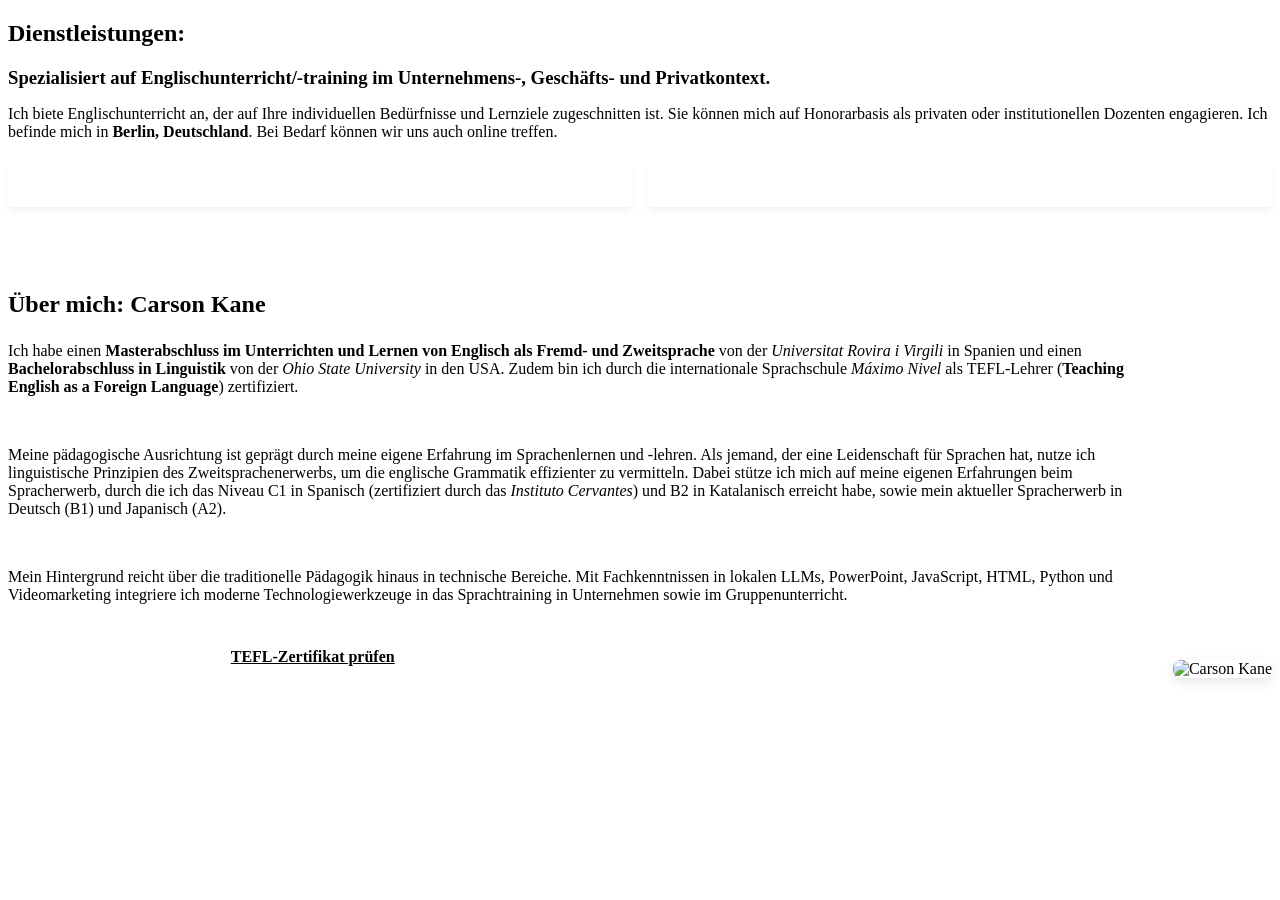
==== de/index.html @ 54e39e94 "Add favicon to all html files" ====
<!DOCTYPE html>
<html lang="de">
<head>
    <meta charset="UTF-8">
    <meta name="viewport" content="width=device-width, initial-scale=1.0">
    <title>Carson Kane | Professionelles Englisch-Training Berlin</title>
    <link rel="stylesheet" href="../style.css">
    <link rel="stylesheet" href="https://cdnjs.cloudflare.com/ajax/libs/font-awesome/6.5.1/css/all.min.css">
<link rel="icon" type="image/png" href="../assets/img/1de40967-0bdb-4b9b-9034-5113f59c5ee7.png">
</head>
<body>
    <site-header></site-header>

    <main class="container">
        <section class="services-intro" style="margin-bottom: 4rem;">
            <h1>Dienstleistungen:</h1>
            <h3 style="color: var(--accent-primary); margin-bottom: 1rem;">Spezialisiert auf Englischunterricht/-training im Unternehmens-, Geschäfts- und Privatkontext.</h3>
        
            <div class="profile-content">
                <p>
                    Ich biete Englischunterricht an, der auf Ihre individuellen Bedürfnisse und Lernziele zugeschnitten ist. Sie können mich auf Honorarbasis als privaten oder institutionellen Dozenten engagieren. Ich befinde mich in <strong>Berlin, Deutschland</strong>. Bei Bedarf können wir uns auch online treffen.
                </p>
                
                <div style="margin-top: 1.5rem; display: flex; gap: 1rem; flex-wrap: wrap; width: 100%;">
                    <a href="hire.html#corporate-services" style="flex: 1; text-align: center; background: var(--accent-primary); color: #fff; padding: 0.75rem 1.5rem; border-radius: 4px; font-weight: 600; box-shadow: 0 4px 6px rgba(0,0,0,0.05);">Lehrdienstleistungen</a>
                    <a href="hire.html#private-tutoring" style="flex: 1; text-align: center; background: var(--accent-secondary); color: #fff; padding: 0.75rem 1.5rem; border-radius: 4px; font-weight: 600; box-shadow: 0 4px 6px rgba(0,0,0,0.05);">Privatunterricht</a>
                </div>
            </div>
        </section>

        <section style="display: flex; gap: 2.5rem; flex-wrap: wrap-reverse; align-items: flex-start;">
            <div class="profile-content" style="flex: 1; min-width: 300px;">
                <h1 style="margin-bottom: 1.5rem;">Über mich: Carson Kane</h1>
                <p>
                    Ich habe einen <strong>Masterabschluss im Unterrichten und Lernen von Englisch als Fremd- und Zweitsprache</strong> von der <em>Universitat Rovira i Virgili</em> in Spanien und einen <strong>Bachelorabschluss in Linguistik</strong> von der <em>Ohio State University</em> in den USA. Zudem bin ich durch die internationale Sprachschule <em>Máximo Nivel</em> als TEFL-Lehrer (<strong>Teaching English as a Foreign Language</strong>) zertifiziert.
                </p>
                <br>
                <p>
                    Meine pädagogische Ausrichtung ist geprägt durch meine eigene Erfahrung im Sprachenlernen und -lehren. Als jemand, der eine Leidenschaft für Sprachen hat, nutze ich linguistische Prinzipien des Zweitsprachenerwerbs, um die englische Grammatik effizienter zu vermitteln. Dabei stütze ich mich auf meine eigenen Erfahrungen beim Spracherwerb, durch die ich das Niveau C1 in Spanisch (zertifiziert durch das <em>Instituto Cervantes</em>) und B2 in Katalanisch erreicht habe, sowie mein aktueller Spracherwerb in Deutsch (B1) und Japanisch (A2).
                </p>
                <br>
                <p>
                    Mein Hintergrund reicht über die traditionelle Pädagogik hinaus in technische Bereiche. Mit Fachkenntnissen in lokalen LLMs, PowerPoint, JavaScript, HTML, Python und Videomarketing integriere ich moderne Technologiewerkzeuge in das Sprachtraining in Unternehmen sowie im Gruppenunterricht.
                </p>
                
                <div style="margin-top: 2rem; display: flex; gap: 1rem; flex-wrap: wrap;">
                    <a href="../assets/docs/CV_Jul14.pdf" target="_blank" rel="noopener noreferrer" style="background: var(--accent-primary); color: #fff; padding: 0.75rem 1.5rem; border-radius: 4px; font-weight: 600;">Lebenslauf ansehen</a>
                    <a href="../assets/docs/TEFL.pdf" target="_blank" rel="noopener noreferrer" style="border: 1px solid var(--accent-primary); color: var(--accent-primary); padding: 0.75rem 1.5rem; border-radius: 4px; font-weight: 600;">TEFL-Zertifikat prüfen</a>
                </div>
            </div>
            
            <div style="flex-shrink: 0; margin: 0 auto;">
                <img src="../assets/img/carson.jpg" alt="Carson Kane" style="width: 250px; border-radius: 8px; box-shadow: 0 4px 12px rgba(0,0,0,0.1);">
            </div>
        </section>
    </main>

    <site-footer></site-footer>

    <script src="../components-de.js"></script>
</body>
</html>
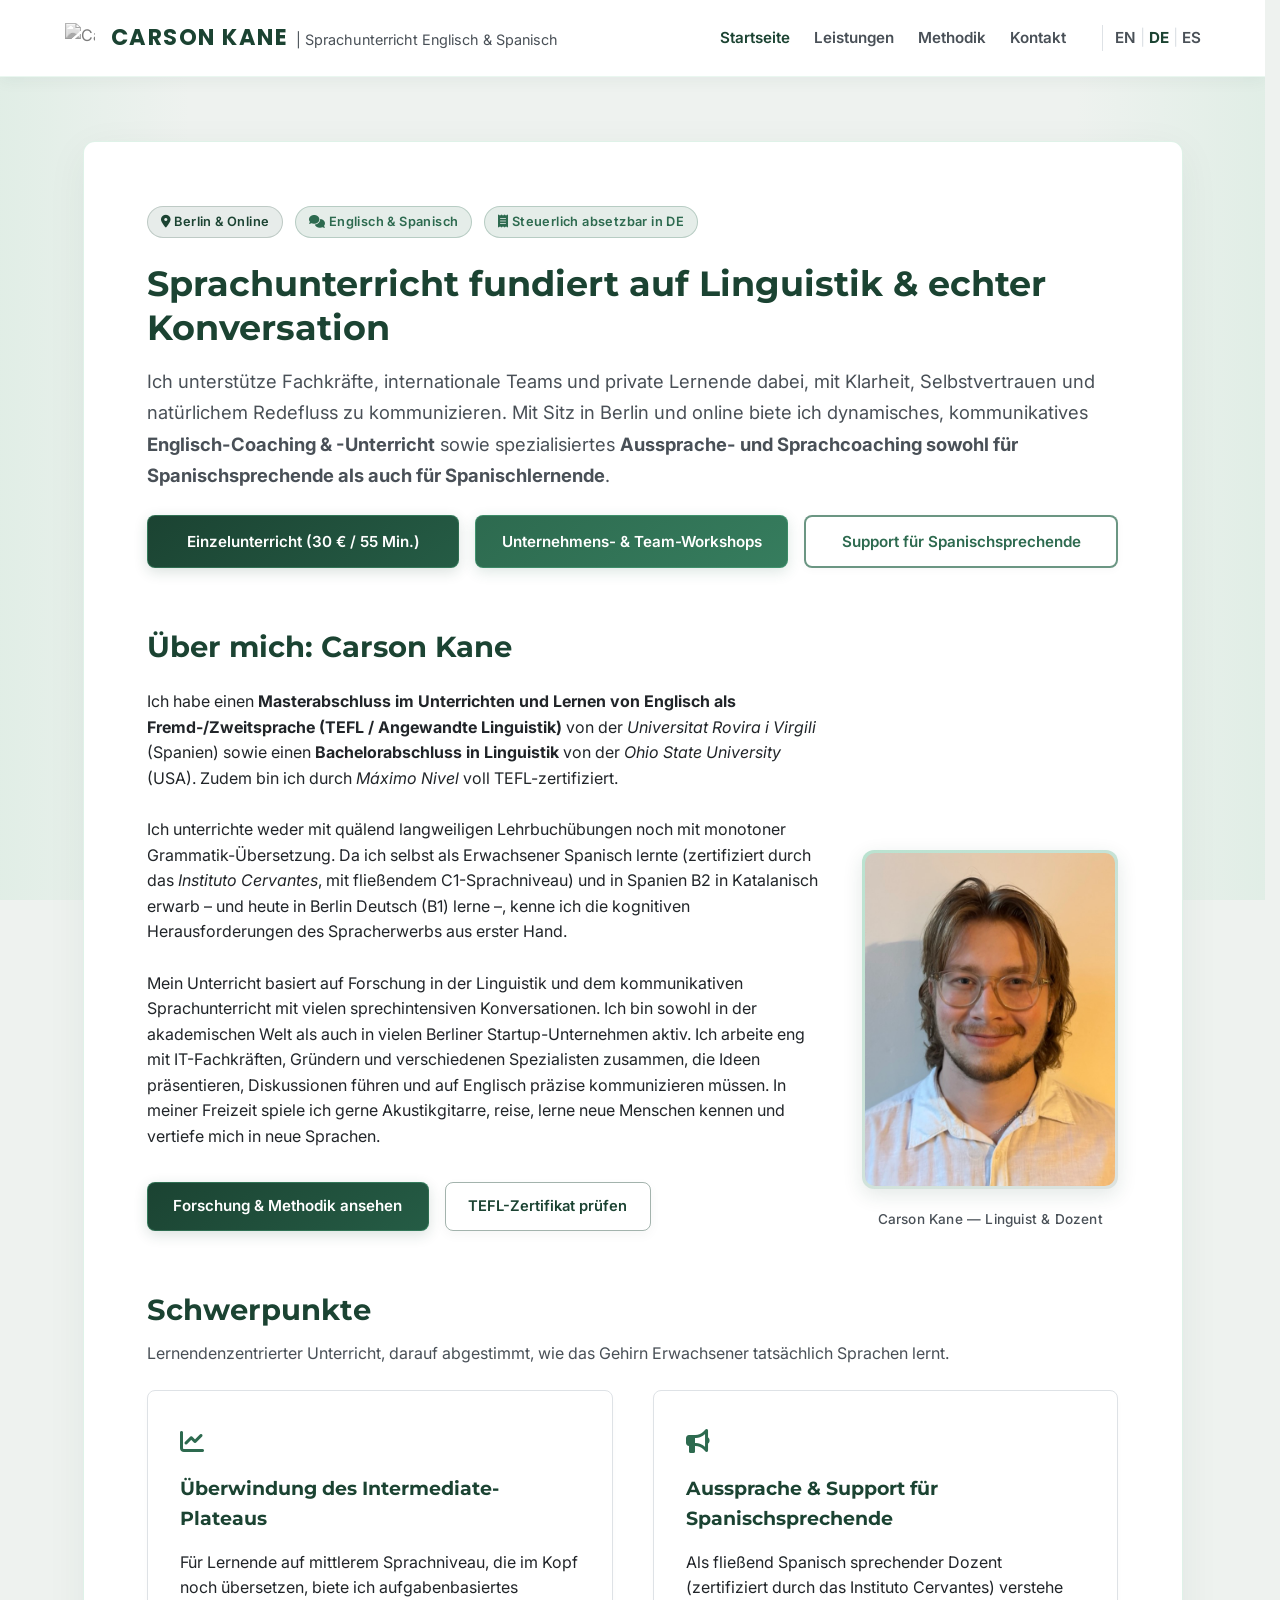
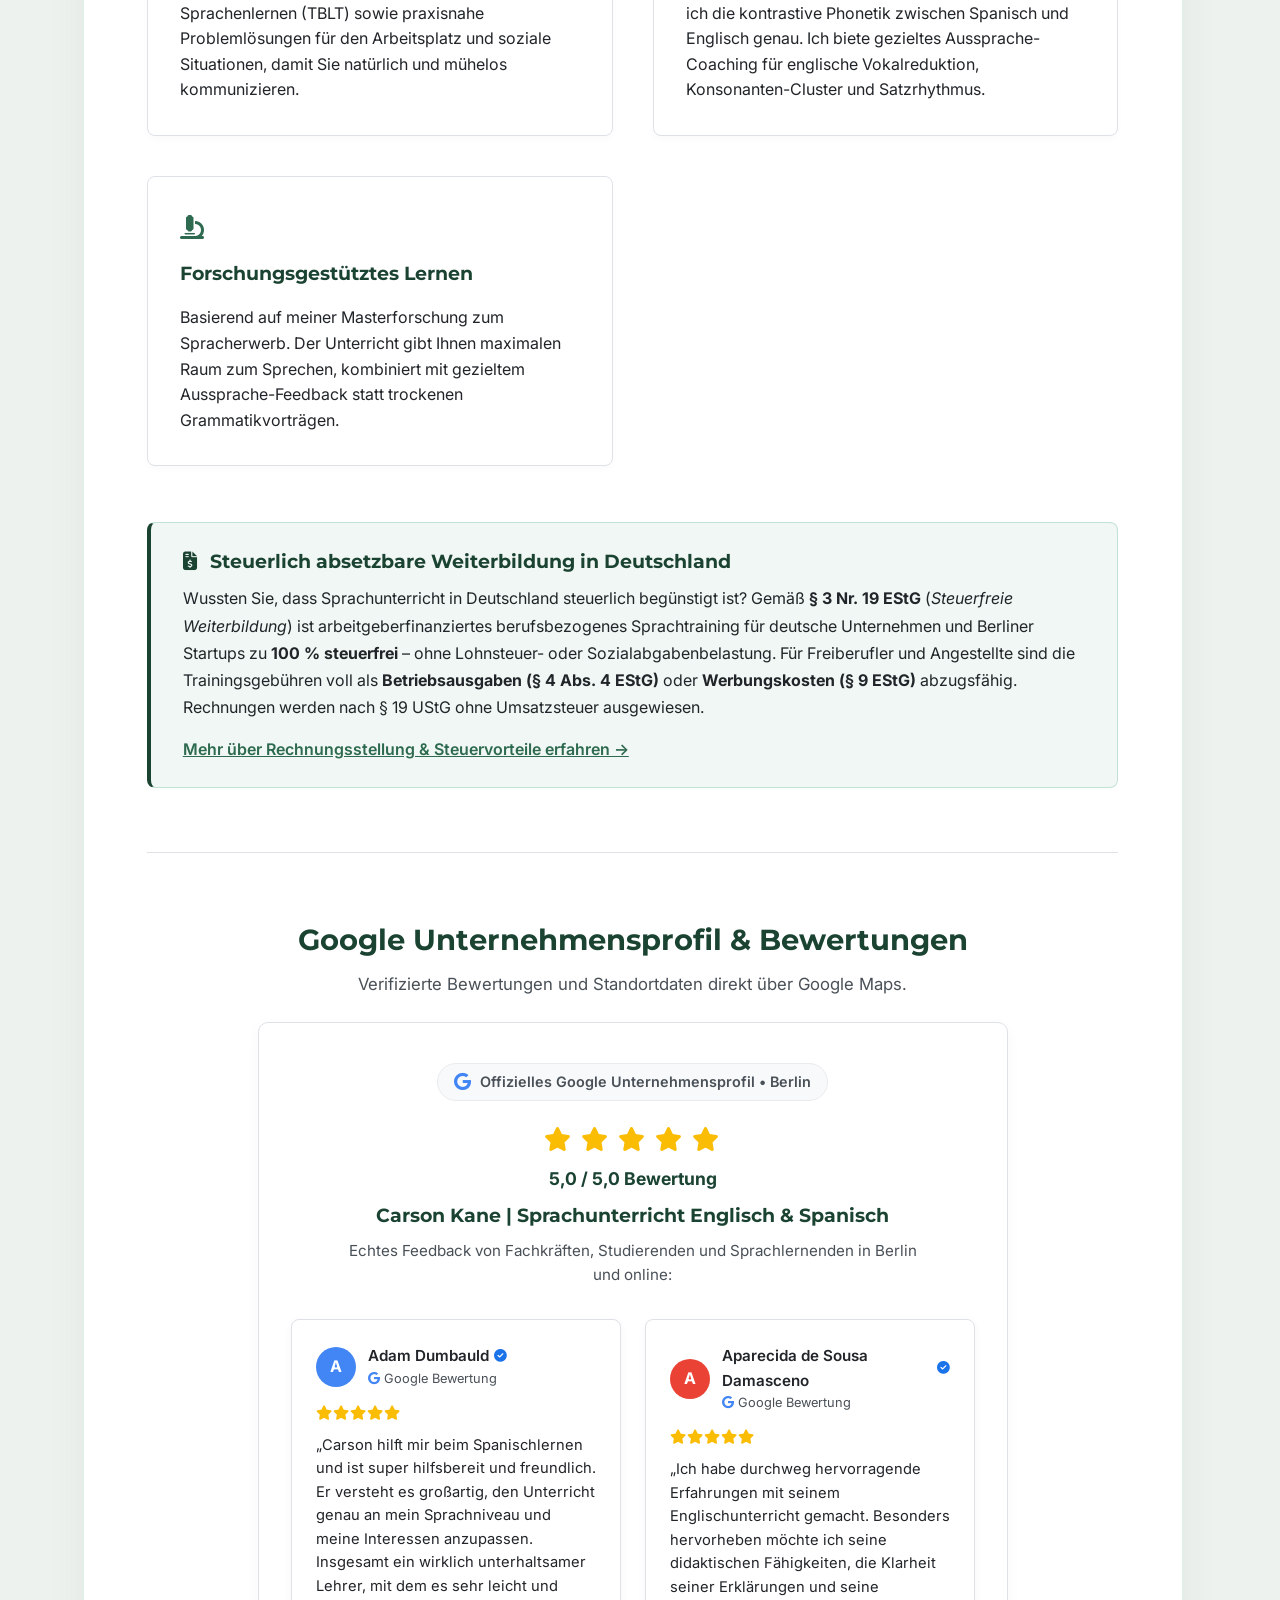
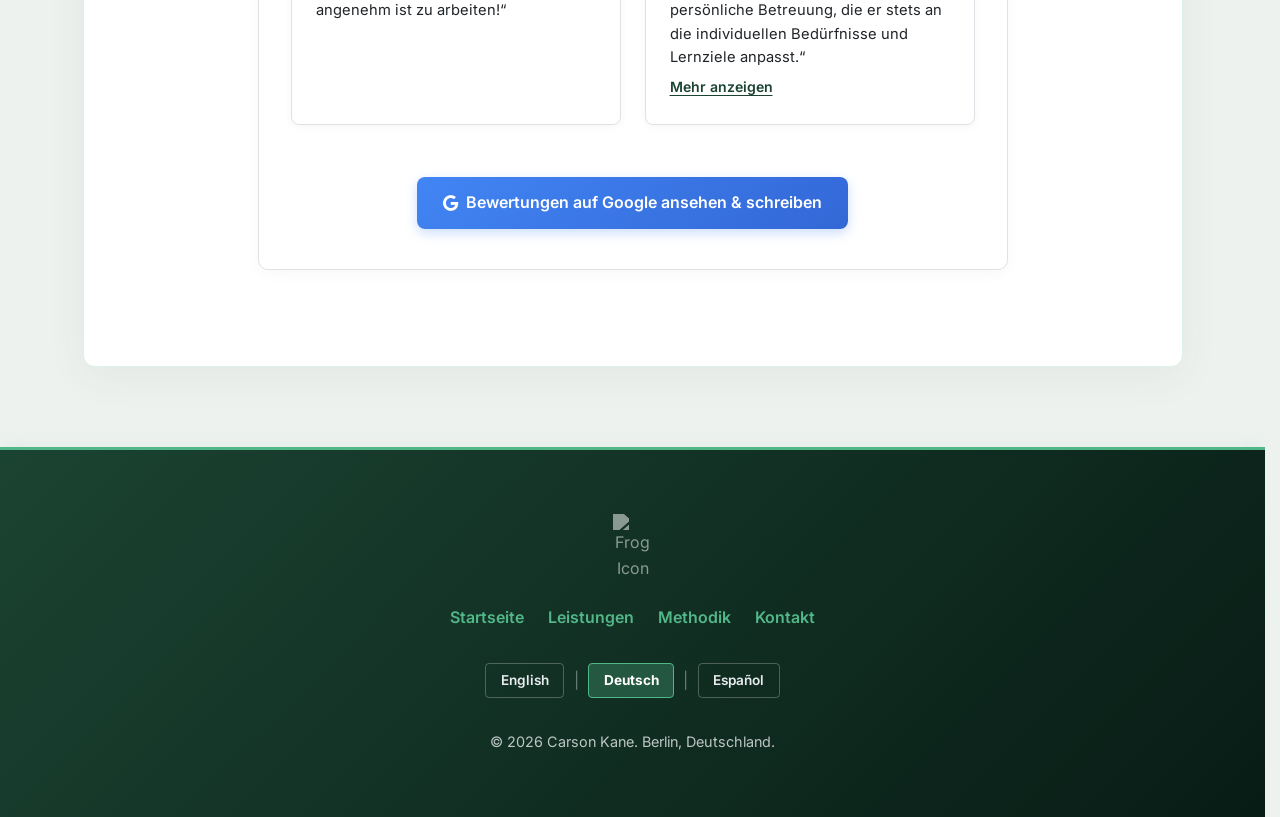
==== commit 2f6f1839: "Added better language support, more detailed methodology page, Google review linking, new buttons fo" ====
--- a/de/index.html
+++ b/de/index.html
@@ -3,60 +3,191 @@
 <head>
     <meta charset="UTF-8">
     <meta name="viewport" content="width=device-width, initial-scale=1.0">
-    <title>Carson Kane | Professionelles Englisch-Training Berlin</title>
+    <title>Carson Kane | Sprachdozent & Angewandter Linguist Berlin</title>
     <link rel="stylesheet" href="../style.css">
     <link rel="stylesheet" href="https://cdnjs.cloudflare.com/ajax/libs/font-awesome/6.5.1/css/all.min.css">
-<link rel="icon" type="image/png" href="../assets/img/1de40967-0bdb-4b9b-9034-5113f59c5ee7.png">
+    <link rel="icon" type="image/png" href="../assets/img/favicon-square.png">
 </head>
 <body>
     <site-header></site-header>
 
     <main class="container">
-        <section class="services-intro" style="margin-bottom: 4rem;">
-            <h1>Dienstleistungen:</h1>
-            <h3 style="color: var(--accent-primary); margin-bottom: 1rem;">Spezialisiert auf Englischunterricht/-training im Unternehmens-, Geschäfts- und Privatkontext.</h3>
+        <!-- Hero / Services Intro -->
+        <section class="services-intro" style="margin-bottom: 3.5rem;">
+            <div style="margin-bottom: 1rem;">
+                <span class="badge badge-primary"><i class="fas fa-map-marker-alt"></i> Berlin & Online</span>
+                <span class="badge badge-secondary"><i class="fas fa-comments"></i> Englisch & Spanisch</span>
+                <span class="badge badge-secondary"><i class="fas fa-receipt"></i> Steuerlich absetzbar in DE</span>
+            </div>
+            
+            <h1 style="font-size: 2.2rem; line-height: 1.25; margin-bottom: 1rem;">Sprachunterricht fundiert auf Linguistik & echter Konversation</h1>
+            <p style="font-size: 1.15rem; color: var(--text-muted); line-height: 1.7; margin-bottom: 1.5rem;">
+                Ich unterstütze Fachkräfte, internationale Teams und private Lernende dabei, mit Klarheit, Selbstvertrauen und natürlichem Redefluss zu kommunizieren. Mit Sitz in Berlin und online biete ich dynamisches, kommunikatives <strong>Englisch-Coaching & -Unterricht</strong> sowie spezialisiertes <strong>Aussprache- und Sprachcoaching sowohl für Spanischsprechende als auch für Spanischlernende</strong>.
+            </p>
         
-            <div class="profile-content">
+            <div style="display: flex; gap: 1rem; flex-wrap: wrap; width: 100%;">
+                <a href="hire.html#private-tutoring" class="btn btn-primary btn-hero">Einzelunterricht (30 € / 55 Min.)</a>
+                <a href="hire.html#corporate-services" class="btn btn-secondary btn-hero">Unternehmens- & Team-Workshops</a>
+                <a href="hire.html#spanish-support" class="btn btn-outline btn-hero">Support für Spanischsprechende</a>
+            </div>
+        </section>
+
+        <!-- About Carson Kane Section -->
+        <section class="teacher-profile-section">
+            <div class="profile-content" style="flex: 1; min-width: 300px;">
+                <h2 style="font-size: 1.8rem; margin-bottom: 1.2rem;">Über mich: Carson Kane</h2>
                 <p>
-                    Ich biete Englischunterricht an, der auf Ihre individuellen Bedürfnisse und Lernziele zugeschnitten ist. Sie können mich auf Honorarbasis als privaten oder institutionellen Dozenten engagieren. Ich befinde mich in <strong>Berlin, Deutschland</strong>. Bei Bedarf können wir uns auch online treffen.
+                    Ich habe einen <strong>Masterabschluss im Unterrichten und Lernen von Englisch als Fremd-/Zweitsprache (TEFL / Angewandte Linguistik)</strong> von der <em>Universitat Rovira i Virgili</em> (Spanien) sowie einen <strong>Bachelorabschluss in Linguistik</strong> von der <em>Ohio State University</em> (USA). Zudem bin ich durch <em>Máximo Nivel</em> voll TEFL-zertifiziert.
+                </p>
+                <br>
+                <p>
+                    Ich unterrichte weder mit quälend langweiligen Lehrbuchübungen noch mit monotoner Grammatik-Übersetzung. Da ich selbst als Erwachsener Spanisch lernte (zertifiziert durch das <em>Instituto Cervantes</em>, mit fließendem C1-Sprachniveau) und in Spanien B2 in Katalanisch erwarb – und heute in Berlin Deutsch (B1) lerne –, kenne ich die kognitiven Herausforderungen des Spracherwerbs aus erster Hand.
+                </p>
+                <br>
+                <p>
+                    Mein Unterricht basiert auf Forschung in der Linguistik und dem kommunikativen Sprachunterricht mit vielen sprechintensiven Konversationen. Ich bin sowohl in der akademischen Welt als auch in vielen Berliner Startup-Unternehmen aktiv. Ich arbeite eng mit IT-Fachkräften, Gründern und verschiedenen Spezialisten zusammen, die Ideen präsentieren, Diskussionen führen und auf Englisch präzise kommunizieren müssen. In meiner Freizeit spiele ich gerne Akustikgitarre, reise, lerne neue Menschen kennen und vertiefe mich in neue Sprachen.
                 </p>
                 
-                <div style="margin-top: 1.5rem; display: flex; gap: 1rem; flex-wrap: wrap; width: 100%;">
-                    <a href="hire.html#corporate-services" style="flex: 1; text-align: center; background: var(--accent-primary); color: #fff; padding: 0.75rem 1.5rem; border-radius: 4px; font-weight: 600; box-shadow: 0 4px 6px rgba(0,0,0,0.05);">Lehrdienstleistungen</a>
-                    <a href="hire.html#private-tutoring" style="flex: 1; text-align: center; background: var(--accent-secondary); color: #fff; padding: 0.75rem 1.5rem; border-radius: 4px; font-weight: 600; box-shadow: 0 4px 6px rgba(0,0,0,0.05);">Privatunterricht</a>
+                <div style="margin-top: 2rem; display: flex; gap: 1rem; flex-wrap: wrap;">
+                    <a href="methodology.html" class="btn btn-primary">Forschung & Methodik ansehen</a>
+                    <a href="../assets/docs/TEFL.pdf" target="_blank" rel="noopener noreferrer" class="btn btn-outline-subtle">TEFL-Zertifikat prüfen</a>
+                </div>
+            </div>
+            
+            <div class="teacher-photo-card">
+                <div class="teacher-photo-frame">
+                    <img src="../assets/img/carson.jpg" alt="Carson Kane" class="teacher-photo">
+                </div>
+                <p class="teacher-caption">Carson Kane — Linguist & Dozent</p>
+            </div>
+        </section>
+
+        <!-- Schwerpunkte Snapshot -->
+        <h2 style="font-size: 1.8rem; margin-bottom: 0.5rem;">Schwerpunkte</h2>
+        <p style="color: var(--text-muted); margin-bottom: 1.5rem;">Lernendenzentrierter Unterricht, darauf abgestimmt, wie das Gehirn Erwachsener tatsächlich Sprachen lernt.</p>
+        
+        <div class="grid-3-col" style="margin-top: 0; margin-bottom: 3.5rem;">
+            <div class="card">
+                <div style="color: var(--accent-secondary); font-size: 1.5rem; margin-bottom: 0.75rem;">
+                    <i class="fas fa-chart-line"></i>
+                </div>
+                <h3>Überwindung des Intermediate-Plateaus</h3>
+                <p>Für Lernende auf mittlerem Sprachniveau, die im Kopf noch übersetzen, biete ich aufgabenbasiertes Sprachenlernen (TBLT) sowie praxisnahe Problemlösungen für den Arbeitsplatz und soziale Situationen, damit Sie natürlich und mühelos kommunizieren.</p>
+            </div>
+
+            <div class="card">
+                <div style="color: var(--accent-secondary); font-size: 1.5rem; margin-bottom: 0.75rem;">
+                    <i class="fas fa-bullhorn"></i>
+                </div>
+                <h3>Aussprache & Support für Spanischsprechende</h3>
+                <p>Als fließend Spanisch sprechender Dozent (zertifiziert durch das Instituto Cervantes) verstehe ich die kontrastive Phonetik zwischen Spanisch und Englisch genau. Ich biete gezieltes Aussprache-Coaching für englische Vokalreduktion, Konsonanten-Cluster und Satzrhythmus.</p>
+            </div>
+
+            <div class="card">
+                <div style="color: var(--accent-secondary); font-size: 1.5rem; margin-bottom: 0.75rem;">
+                    <i class="fas fa-microscope"></i>
+                </div>
+                <h3>Forschungsgestütztes Lernen</h3>
+                <p>Basierend auf meiner Masterforschung zum Spracherwerb. Der Unterricht gibt Ihnen maximalen Raum zum Sprechen, kombiniert mit gezieltem Aussprache-Feedback statt trockenen Grammatikvorträgen.</p>
+            </div>
+        </div>
+
+        <!-- Steuerliche Absetzbarkeit Info-Box -->
+        <div class="tax-box">
+            <h3 style="color: var(--accent-primary);"><i class="fas fa-file-invoice-dollar" style="margin-right: 0.5rem;"></i> Steuerlich absetzbare Weiterbildung in Deutschland</h3>
+            <p style="color: var(--text-main); line-height: 1.7;">
+                Wussten Sie, dass Sprachunterricht in Deutschland steuerlich begünstigt ist? 
+                Gemäß <strong>§ 3 Nr. 19 EStG</strong> (<em>Steuerfreie Weiterbildung</em>) ist arbeitgeberfinanziertes berufsbezogenes Sprachtraining für deutsche Unternehmen und Berliner Startups zu <strong>100 % steuerfrei</strong> – ohne Lohnsteuer- oder Sozialabgabenbelastung. Für Freiberufler und Angestellte sind die Trainingsgebühren voll als <strong>Betriebsausgaben (§ 4 Abs. 4 EStG)</strong> oder <strong>Werbungskosten (§ 9 EStG)</strong> abzugsfähig. Rechnungen werden nach § 19 UStG ohne Umsatzsteuer ausgewiesen.
+            </p>
+            <div style="margin-top: 1rem;">
+                <a href="hire.html#tax-advantages" style="color: var(--accent-secondary); font-weight: 600; text-decoration: underline;">Mehr über Rechnungsstellung & Steuervorteile erfahren &rarr;</a>
+            </div>
+        </div>
+
+        <hr class="section-divider">
+
+        <!-- Google Unternehmensprofil & Bewertungen -->
+        <section style="margin-bottom: 2rem;">
+            <div style="text-align: center; max-width: 700px; margin: 0 auto 1.5rem auto;">
+                <h2 style="font-size: 1.8rem; margin-bottom: 0.5rem;">Google Unternehmensprofil & Bewertungen</h2>
+                <p style="color: var(--text-muted); font-size: 1.05rem;">Verifizierte Bewertungen und Standortdaten direkt über Google Maps.</p>
+            </div>
+
+            <div class="google-business-card">
+                <div class="google-badge-header">
+                    <i class="fab fa-google" style="color: #4285F4; font-size: 1.1rem;"></i>
+                    <span>Offizielles Google Unternehmensprofil &bull; Berlin</span>
+                </div>
+                
+                <div class="google-stars" style="font-size: 1.5rem; margin-bottom: 0.35rem;">
+                    <i class="fas fa-star"></i>
+                    <i class="fas fa-star"></i>
+                    <i class="fas fa-star"></i>
+                    <i class="fas fa-star"></i>
+                    <i class="fas fa-star"></i>
+                </div>
+                <div style="font-size: 1.1rem; font-weight: 700; color: var(--accent-primary); margin-bottom: 0.5rem;">
+                    5,0 / 5,0 Bewertung
+                </div>
+
+                <h3 style="margin-bottom: 0.5rem; color: var(--accent-primary);">Carson Kane | Sprachunterricht Englisch & Spanisch</h3>
+                <p style="color: var(--text-muted); font-size: 0.95rem; line-height: 1.6; max-width: 580px; margin: 0 auto 1.5rem auto;">
+                    Echtes Feedback von Fachkräften, Studierenden und Sprachlernenden in Berlin und online:
+                </p>
+
+                <!-- Reviews Integration Grid -->
+                <div id="google-reviews-sync" class="google-reviews-grid">
+                    <div class="google-review-card">
+                        <div>
+                            <div class="google-review-user">
+                                <div class="google-avatar" style="background: #4285F4;">A</div>
+                                <div class="google-user-info">
+                                    <div class="google-user-name">Adam Dumbauld <i class="fas fa-check-circle google-verified-icon" title="Verifizierte Google-Bewertung"></i></div>
+                                    <div class="google-review-date"><i class="fab fa-google" style="color: #4285F4;"></i> Google Bewertung</div>
+                                </div>
+                            </div>
+                            <div class="google-review-stars">
+                                <i class="fas fa-star"></i><i class="fas fa-star"></i><i class="fas fa-star"></i><i class="fas fa-star"></i><i class="fas fa-star"></i>
+                            </div>
+                            <p class="google-review-text">
+                                „Carson hilft mir beim Spanischlernen und ist super hilfsbereit und freundlich. Er versteht es großartig, den Unterricht genau an mein Sprachniveau und meine Interessen anzupassen. Insgesamt ein wirklich unterhaltsamer Lehrer, mit dem es sehr leicht und angenehm ist zu arbeiten!“
+                            </p>
+                        </div>
+                    </div>
+
+                    <div class="google-review-card">
+                        <div>
+                            <div class="google-review-user">
+                                <div class="google-avatar" style="background: #EA4335;">A</div>
+                                <div class="google-user-info">
+                                    <div class="google-user-name">Aparecida de Sousa Damasceno <i class="fas fa-check-circle google-verified-icon" title="Verifizierte Google-Bewertung"></i></div>
+                                    <div class="google-review-date"><i class="fab fa-google" style="color: #4285F4;"></i> Google Bewertung</div>
+                                </div>
+                            </div>
+                            <div class="google-review-stars">
+                                <i class="fas fa-star"></i><i class="fas fa-star"></i><i class="fas fa-star"></i><i class="fas fa-star"></i><i class="fas fa-star"></i>
+                            </div>
+                            <p class="google-review-text">
+                                „Ich habe durchweg hervorragende Erfahrungen mit seinem Englischunterricht gemacht. Besonders hervorheben möchte ich seine didaktischen Fähigkeiten, die Klarheit seiner Erklärungen und seine persönliche Betreuung, die er stets an die individuellen Bedürfnisse und Lernziele anpasst.<span class="review-more-content" style="display: none;"><br><br>Er hat mir sehr geholfen, meine Aussprache zu verbessern und echtes Selbstvertrauen beim Sprechen zu gewinnen. Zudem hat er mich bei der Vorbereitung einer englischen Arbeitspräsentation eng begleitet und wertvolle Ratschläge gegeben.<br><br>Ein hochprofessioneller, aufmerksamer Lehrer, der sich voll und ganz für den Fortschritt seiner Schüler einsetzt. Ich kann seinen Unterricht jedem wärmstens empfehlen, der sein Englisch auf hohem Niveau verbessern möchte.</span>“
+                                <br>
+                                <button type="button" class="review-see-more" onclick="const m=this.parentElement.querySelector('.review-more-content'); const isHidden=m.style.display==='none'; m.style.display=isHidden?'inline':'none'; this.textContent=isHidden?'Weniger anzeigen':'Mehr anzeigen';">Mehr anzeigen</button>
+                            </p>
+                        </div>
+                    </div>
+                </div>
+
+                <div style="margin-top: 1.5rem;">
+                    <a href="https://share.google/neJVtVvo83iDkAITB" target="_blank" rel="noopener noreferrer" class="google-btn">
+                        <i class="fab fa-google"></i> Bewertungen auf Google ansehen & schreiben
+                    </a>
                 </div>
             </div>
         </section>
 
-        <section style="display: flex; gap: 2.5rem; flex-wrap: wrap-reverse; align-items: flex-start;">
-            <div class="profile-content" style="flex: 1; min-width: 300px;">
-                <h1 style="margin-bottom: 1.5rem;">Über mich: Carson Kane</h1>
-                <p>
-                    Ich habe einen <strong>Masterabschluss im Unterrichten und Lernen von Englisch als Fremd- und Zweitsprache</strong> von der <em>Universitat Rovira i Virgili</em> in Spanien und einen <strong>Bachelorabschluss in Linguistik</strong> von der <em>Ohio State University</em> in den USA. Zudem bin ich durch die internationale Sprachschule <em>Máximo Nivel</em> als TEFL-Lehrer (<strong>Teaching English as a Foreign Language</strong>) zertifiziert.
-                </p>
-                <br>
-                <p>
-                    Meine pädagogische Ausrichtung ist geprägt durch meine eigene Erfahrung im Sprachenlernen und -lehren. Als jemand, der eine Leidenschaft für Sprachen hat, nutze ich linguistische Prinzipien des Zweitsprachenerwerbs, um die englische Grammatik effizienter zu vermitteln. Dabei stütze ich mich auf meine eigenen Erfahrungen beim Spracherwerb, durch die ich das Niveau C1 in Spanisch (zertifiziert durch das <em>Instituto Cervantes</em>) und B2 in Katalanisch erreicht habe, sowie mein aktueller Spracherwerb in Deutsch (B1) und Japanisch (A2).
-                </p>
-                <br>
-                <p>
-                    Mein Hintergrund reicht über die traditionelle Pädagogik hinaus in technische Bereiche. Mit Fachkenntnissen in lokalen LLMs, PowerPoint, JavaScript, HTML, Python und Videomarketing integriere ich moderne Technologiewerkzeuge in das Sprachtraining in Unternehmen sowie im Gruppenunterricht.
-                </p>
-                
-                <div style="margin-top: 2rem; display: flex; gap: 1rem; flex-wrap: wrap;">
-                    <a href="../assets/docs/CV_Jul14.pdf" target="_blank" rel="noopener noreferrer" style="background: var(--accent-primary); color: #fff; padding: 0.75rem 1.5rem; border-radius: 4px; font-weight: 600;">Lebenslauf ansehen</a>
-                    <a href="../assets/docs/TEFL.pdf" target="_blank" rel="noopener noreferrer" style="border: 1px solid var(--accent-primary); color: var(--accent-primary); padding: 0.75rem 1.5rem; border-radius: 4px; font-weight: 600;">TEFL-Zertifikat prüfen</a>
-                </div>
-            </div>
-            
-            <div style="flex-shrink: 0; margin: 0 auto;">
-                <img src="../assets/img/carson.jpg" alt="Carson Kane" style="width: 250px; border-radius: 8px; box-shadow: 0 4px 12px rgba(0,0,0,0.1);">
-            </div>
-        </section>
     </main>
 
     <site-footer></site-footer>
 
     <script src="../components-de.js"></script>
 </body>
-</html>+</html>
--- a/style.css
+++ b/style.css
@@ -0,0 +1,789 @@
+/* =========================================
+   Global Variables & Typography
+   ========================================= */
+@import url('https://fonts.googleapis.com/css2?family=Inter:wght@300;400;600&family=Montserrat:wght@500;700&display=swap');
+@import url('https://fonts.googleapis.com/css2?family=Inter:wght@300;400;600&family=Montserrat:wght@500;700&family=Poppins:wght@600;700&display=swap');
+
+:root {
+    --bg-canvas: #f8f9fa;
+    --text-main: #212529;
+    --text-muted: #495057;
+    --accent-primary: #1b4332;   /* Deep Forest */
+    --accent-secondary: #2d6a4f; /* Slate Green */
+    --accent-glow: #52b788;      /* Solarpunk Mint Glow */
+    --surface-light: #ffffff;
+    --border-subtle: #dee2e6;
+}
+
+html {
+    overflow-y: scroll;
+    scrollbar-gutter: stable;
+}
+
+site-header, site-footer {
+    display: block;
+    width: 100%;
+}
+
+* {
+    margin: 0;
+    padding: 0;
+    box-sizing: border-box;
+}
+
+body {
+    font-family: 'Inter', sans-serif;
+    background-color: #eef2ef; /* A very soft, organic pale green */
+    background-image: 
+        linear-gradient(to right, rgba(149, 213, 178, 0.15) 0%, transparent 15%),
+        linear-gradient(to left, rgba(149, 213, 178, 0.15) 0%, transparent 15%);
+    background-attachment: fixed;
+    
+    color: var(--text-main);
+    line-height: 1.6;
+}
+
+h2, h3, h4 {
+    font-family: 'Montserrat', sans-serif;
+    color: var(--accent-primary);
+    margin-bottom: 1rem;
+}
+
+h1 {
+    font-family: 'Montserrat', sans-serif;
+    color: var(--accent-primary);
+    margin-bottom: 1rem;
+    transition: all 0.3s ease;
+}
+
+
+a {
+    color: var(--accent-secondary);
+    text-decoration: none;
+    transition: color 0.2s ease;
+}
+
+a:hover {
+    color: var(--accent-primary);
+}
+
+/* =========================================
+   Navigation & Brand Asset
+   ========================================= */
+.navbar {
+    background-color: var(--surface-light);
+    box-shadow: 0 4px 15px rgba(27, 67, 50, 0.05);
+    border-bottom: 1px solid rgba(149, 213, 178, 0.2); 
+    position: relative;
+    z-index: 10;
+    width: 100%;
+}
+
+.navbar-container {
+    max-width: 1200px;
+    margin: 0 auto;
+    padding: 1.25rem 2rem;
+    display: flex;
+    justify-content: space-between;
+    align-items: center;
+    flex-wrap: nowrap;
+    min-height: 76px;
+    box-sizing: border-box;
+}
+
+.brand-container {
+    display: flex;
+    align-items: center;
+    gap: 1rem;
+    flex-shrink: 0;
+    white-space: nowrap;
+}
+
+.brand-logo {
+    width: 30px;
+    height: 30px;
+    aspect-ratio: 1 / 1;
+    object-fit: contain;
+    flex-shrink: 0;
+    filter: grayscale(100%) opacity(0.8);
+    transition: all 0.3s ease;
+}
+
+.brand-logo:hover {
+    filter: grayscale(0%) opacity(1) drop-shadow(0 0 8px rgba(45, 106, 79, 0.6));
+    transform: scale(1.05);
+}
+
+/* The new class for your name */
+.brand-text {
+    font-family: 'Poppins', sans-serif; /* The new professional serif font */
+    font-weight: 700; 
+    font-size: 1.4rem; /* Slightly larger presence */
+    letter-spacing: 1.5px; /* Premium corporate letter spacing */
+    color: var(--accent-primary);
+    transition: all 0.3s ease;
+    white-space: nowrap;
+}
+
+/* Connects the text glow to the frog hover */
+.brand-container a:hover .brand-text {
+    color: var(--accent-secondary);
+    text-shadow: 0 0 10px rgba(45, 106, 79, 0.4);
+}
+
+/* Restores the horizontal layout and removes bullets */
+.nav-links {
+    display: flex;
+    gap: 1.5rem;
+    list-style: none;
+    align-items: center;
+    margin: 0;
+    padding: 0;
+    flex-shrink: 0;
+    flex-wrap: nowrap;
+    white-space: nowrap;
+}
+
+/* Styles the individual links */
+.nav-links a {
+    font-weight: 600;
+    font-size: 0.95rem;
+    color: var(--text-muted);
+    transition: all 0.3s ease;
+    display: inline-block;
+    white-space: nowrap;
+}
+
+/* Keeps the page you are currently on solidly highlighted */
+.nav-links a.active {
+    color: var(--accent-primary);
+}
+
+/* The Solarpunk "Light Up" hover effect */
+.nav-links a:hover {
+    color: var(--accent-secondary);
+    text-shadow: 0 0 10px rgba(45, 106, 79, 0.4);
+    transform: scale(1.05);
+}
+
+/* =========================================
+   Layout Architecture
+   ========================================= */
+.container {
+    max-width: 1100px;
+    margin: 4rem auto; /* Adds breathing room above and below the content */
+    padding: 4rem 5%;
+    
+    /* The Floating Canvas Effect */
+    background-color: var(--surface-light); /* Keeps your text on a crisp white background */
+    border-radius: 12px; /* Soft, organic corners */
+    border: 1px solid rgba(149, 213, 178, 0.3); /* Subtle green tech border */
+    box-shadow: 0 10px 40px rgba(27, 67, 50, 0.06); /* A deep, soft forest shadow */
+}
+
+.grid-3-col {
+    display: grid;
+    grid-template-columns: repeat(auto-fit, minmax(300px, 1fr));
+    gap: 2.5rem;
+    margin-top: 2rem;
+}
+
+.card {
+    background: var(--surface-light);
+    padding: 2rem;
+    border-radius: 8px;
+    border: 1px solid var(--border-subtle);
+    box-shadow: 0 4px 6px rgba(0,0,0,0.02);
+    /* Add this transition line */
+    transition: all 0.3s ease; 
+}
+
+.card:hover {
+    transform: translateY(-3px);
+    box-shadow: 0 8px 15px rgba(45, 106, 79, 0.1); /* Soft green shadow */
+    border-color: var(--accent-secondary); /* Highlights the border */
+}
+
+.section-divider {
+    border: 0;
+    height: 1px;
+    background: var(--border-subtle);
+    margin: 4rem 0;
+}
+
+/* =========================================
+   Responsive Media Queries
+   ========================================= */
+@media (max-width: 768px) {
+    .navbar-container {
+        flex-direction: column;
+        gap: 1rem;
+        padding: 1rem 5%;
+        min-height: auto;
+    }
+    .nav-links {
+        gap: 1rem;
+        flex-wrap: wrap;
+        justify-content: center;
+    }
+}
+
+/* =========================================
+   Solarpunk Footer & Bottom Anchoring
+   ========================================= */
+.site-footer {
+    /* Deep organic gradient */
+    background: linear-gradient(135deg, var(--accent-primary) 0%, #081c15 100%);
+    color: #e9ecef;
+    padding: 4rem 2rem;
+    margin-top: 5rem;
+    /* The Solarpunk glowing accent line */
+    border-top: 3px solid var(--accent-glow);
+    box-shadow: 0 -4px 15px rgba(149, 213, 178, 0.1);
+    text-align: center;
+}
+
+.footer-content {
+    max-width: 1100px;
+    margin: 0 auto;
+    display: flex;
+    flex-direction: column;
+    align-items: center;
+    gap: 1.5rem;
+}
+
+.site-footer a {
+    color: var(--accent-glow);
+    font-weight: 600;
+    transition: all 0.3s ease;
+}
+
+.site-footer a:hover {
+    color: #ffffff;
+    text-shadow: 0 0 8px var(--accent-glow);
+}
+
+.footer-nav {
+    display: flex;
+    gap: 1.5rem;
+    list-style: none;
+    justify-content: center;
+    flex-wrap: wrap;
+}
+
+.desktop-tagline {
+    white-space: nowrap !important;
+    flex-shrink: 0;
+}
+
+@media (min-width: 1100px) {
+    .desktop-tagline {
+        display: inline-block !important;
+        white-space: nowrap !important;
+    }
+}
+
+/* =========================================
+   Badges, Tax Callout & Student Quotes
+   ========================================= */
+.badge {
+    display: inline-block;
+    padding: 0.3rem 0.8rem;
+    border-radius: 999px;
+    font-size: 0.8rem;
+    font-weight: 600;
+    letter-spacing: 0.4px;
+    margin-right: 0.5rem;
+    margin-bottom: 0.5rem;
+}
+
+.badge-primary {
+    background: rgba(27, 67, 50, 0.1);
+    color: var(--accent-primary);
+    border: 1px solid rgba(27, 67, 50, 0.2);
+}
+
+.badge-secondary {
+    background: rgba(45, 106, 79, 0.12);
+    color: var(--accent-secondary);
+    border: 1px solid rgba(45, 106, 79, 0.25);
+}
+
+.tax-box {
+    background: #f0f7f4;
+    border: 1px solid #c2e2d2;
+    border-left: 4px solid var(--accent-primary);
+    border-radius: 8px;
+    padding: 1.5rem 2rem;
+    margin: 2rem 0;
+}
+
+.tax-box h3, .tax-box h4 {
+    margin-bottom: 0.5rem;
+}
+
+.quote-grid {
+    display: grid;
+    grid-template-columns: repeat(auto-fit, minmax(280px, 1fr));
+    gap: 1.5rem;
+    margin-top: 1.5rem;
+}
+
+.quote-card {
+    background: var(--surface-light);
+    padding: 1.75rem;
+    border-radius: 8px;
+    border-left: 4px solid var(--accent-secondary);
+    border-top: 1px solid var(--border-subtle);
+    border-right: 1px solid var(--border-subtle);
+    border-bottom: 1px solid var(--border-subtle);
+    box-shadow: 0 4px 10px rgba(0,0,0,0.02);
+    display: flex;
+    flex-direction: column;
+    justify-content: space-between;
+    transition: all 0.3s ease;
+}
+
+.quote-card:hover {
+    transform: translateY(-3px);
+    box-shadow: 0 8px 18px rgba(45, 106, 79, 0.09);
+    border-color: var(--accent-secondary);
+}
+
+.quote-text {
+    font-style: italic;
+    color: var(--text-main);
+    line-height: 1.6;
+    margin-bottom: 1rem;
+    position: relative;
+}
+
+.quote-author {
+    font-weight: 600;
+    color: var(--accent-primary);
+    font-size: 0.95rem;
+}
+
+.quote-role {
+    font-size: 0.85rem;
+    color: var(--text-muted);
+}
+
+/* =========================================
+   Google Business Card & Reviews
+   ========================================= */
+.google-business-card {
+    background: var(--surface-light);
+    border: 1px solid var(--border-subtle);
+    border-radius: 10px;
+    padding: 2.5rem 2rem;
+    text-align: center;
+    max-width: 750px;
+    margin: 1.5rem auto 0 auto;
+    box-shadow: 0 4px 15px rgba(0, 0, 0, 0.03);
+    transition: all 0.3s ease;
+}
+
+.google-business-card:hover {
+    box-shadow: 0 8px 25px rgba(27, 67, 50, 0.08);
+    border-color: rgba(66, 133, 244, 0.3);
+}
+
+.google-badge-header {
+    display: inline-flex;
+    align-items: center;
+    gap: 0.6rem;
+    background: #f8f9fa;
+    padding: 0.4rem 1rem;
+    border-radius: 50px;
+    border: 1px solid #e9ecef;
+    margin-bottom: 1.25rem;
+    font-size: 0.9rem;
+    font-weight: 600;
+    color: var(--text-muted);
+}
+
+.google-stars {
+    color: #fbbc04;
+    font-size: 1.25rem;
+    letter-spacing: 2px;
+    margin-bottom: 0.75rem;
+}
+
+.google-btn {
+    display: inline-flex;
+    align-items: center;
+    gap: 0.5rem;
+    background: linear-gradient(145deg, #4285F4 0%, #3367d6 100%);
+    color: #ffffff !important;
+    padding: 0.85rem 1.6rem;
+    border-radius: 8px;
+    font-weight: 600;
+    transition: all 0.25s cubic-bezier(0.16, 1, 0.3, 1);
+    box-shadow: 0 4px 12px rgba(66, 133, 244, 0.28);
+    margin-top: 1.25rem;
+}
+
+.google-btn:hover {
+    background: linear-gradient(145deg, #3b78e7 0%, #2a56c6 100%);
+    transform: translateY(-2px);
+    box-shadow: 0 8px 20px rgba(66, 133, 244, 0.38);
+}
+
+/* =========================================
+   Google Reviews Grid & Cards
+   ========================================= */
+.google-reviews-grid {
+    display: grid;
+    grid-template-columns: repeat(auto-fit, minmax(280px, 1fr));
+    gap: 1.5rem;
+    margin: 2rem 0;
+    text-align: left;
+}
+
+.google-review-card {
+    background: #ffffff;
+    border: 1px solid var(--border-subtle);
+    border-radius: 8px;
+    padding: 1.5rem;
+    box-shadow: 0 2px 8px rgba(0, 0, 0, 0.04);
+    display: flex;
+    flex-direction: column;
+    justify-content: space-between;
+    transition: transform 0.2s ease, box-shadow 0.2s ease;
+}
+
+.google-review-card:hover {
+    transform: translateY(-2px);
+    box-shadow: 0 6px 16px rgba(0, 0, 0, 0.08);
+}
+
+.google-review-user {
+    display: flex;
+    align-items: center;
+    gap: 0.75rem;
+    margin-bottom: 0.75rem;
+}
+
+.google-avatar {
+    width: 40px;
+    height: 40px;
+    border-radius: 50%;
+    color: #fff;
+    display: flex;
+    align-items: center;
+    justify-content: center;
+    font-weight: 700;
+    font-size: 1rem;
+    flex-shrink: 0;
+}
+
+.google-user-info {
+    flex-grow: 1;
+}
+
+.google-user-name {
+    font-weight: 600;
+    font-size: 0.95rem;
+    color: var(--text-main);
+    display: flex;
+    align-items: center;
+    gap: 0.35rem;
+}
+
+.google-verified-icon {
+    color: #1a73e8;
+    font-size: 0.8rem;
+}
+
+.google-review-date {
+    font-size: 0.8rem;
+    color: var(--text-muted);
+}
+
+.google-review-stars {
+    color: #fbbc04;
+    font-size: 0.9rem;
+    letter-spacing: 1px;
+    margin-bottom: 0.6rem;
+}
+
+.google-review-text {
+    font-size: 0.92rem;
+    line-height: 1.6;
+    color: var(--text-main);
+    flex-grow: 1;
+}
+
+.review-see-more {
+    display: inline-block;
+    background: none;
+    border: none;
+    color: var(--accent-primary);
+    font-size: 0.88rem;
+    font-weight: 600;
+    font-family: inherit;
+    cursor: pointer;
+    padding: 0;
+    margin-top: 0.5rem;
+    text-decoration: underline;
+    text-underline-offset: 3px;
+    transition: color 0.2s ease;
+}
+
+.review-see-more:hover {
+    color: var(--accent-secondary);
+}
+
+/* Footer Language Buttons */
+.footer-lang-picker {
+    display: flex;
+    gap: 0.6rem;
+    align-items: center;
+    justify-content: center;
+    flex-wrap: wrap;
+    margin-top: 0.5rem;
+}
+
+.footer-lang-btn {
+    display: inline-block;
+    padding: 0.35rem 0.9rem;
+    border-radius: 4px;
+    font-size: 0.85rem;
+    color: #e9ecef !important;
+    border: 1px solid rgba(255, 255, 255, 0.25);
+    text-decoration: none;
+    transition: all 0.2s ease;
+}
+
+.footer-lang-btn:hover {
+    background: rgba(82, 183, 136, 0.2);
+    border-color: var(--accent-glow);
+    color: #ffffff !important;
+}
+
+.footer-lang-btn.active {
+    background: rgba(82, 183, 136, 0.3);
+    border-color: var(--accent-glow);
+    color: #ffffff !important;
+    font-weight: 700;
+}
+
+/* =========================================
+   Unified Button System (Solarpunk Aesthetic)
+   ========================================= */
+.btn {
+    display: inline-flex;
+    align-items: center;
+    justify-content: center;
+    gap: 0.5rem;
+    padding: 0.85rem 1.6rem;
+    font-family: 'Inter', sans-serif;
+    font-weight: 600;
+    font-size: 0.95rem;
+    line-height: 1.3;
+    text-align: center;
+    text-decoration: none !important;
+    border-radius: 8px;
+    border: 1px solid transparent;
+    cursor: pointer;
+    transition: all 0.25s cubic-bezier(0.16, 1, 0.3, 1);
+    box-shadow: 0 4px 12px rgba(0, 0, 0, 0.04);
+}
+
+.btn:active {
+    transform: translateY(0) scale(0.98);
+}
+
+/* Primary Button (Deep Forest with Mint Glow Border) */
+.btn-primary {
+    background: linear-gradient(145deg, var(--accent-primary) 0%, #255c45 100%);
+    color: #ffffff !important;
+    border: 1px solid rgba(82, 183, 136, 0.35);
+    box-shadow: 0 4px 14px rgba(27, 67, 50, 0.16);
+}
+
+.btn-primary:hover {
+    background: linear-gradient(145deg, #22543e 0%, #2d6a4f 100%);
+    color: #ffffff !important;
+    transform: translateY(-2px);
+    box-shadow: 0 8px 22px rgba(27, 67, 50, 0.24), 0 0 14px rgba(82, 183, 136, 0.35);
+    border-color: var(--accent-glow);
+}
+
+/* Secondary Button (Slate Green with Mint Glow Border) */
+.btn-secondary {
+    background: linear-gradient(145deg, var(--accent-secondary) 0%, #367d5e 100%);
+    color: #ffffff !important;
+    border: 1px solid rgba(82, 183, 136, 0.4);
+    box-shadow: 0 4px 14px rgba(45, 106, 79, 0.16);
+}
+
+.btn-secondary:hover {
+    background: linear-gradient(145deg, #367d5e 0%, #40916c 100%);
+    color: #ffffff !important;
+    transform: translateY(-2px);
+    box-shadow: 0 8px 20px rgba(45, 106, 79, 0.24), 0 0 14px rgba(82, 183, 136, 0.35);
+    border-color: var(--accent-glow);
+}
+
+/* Outline / Ghost Button */
+.btn-outline {
+    background: rgba(255, 255, 255, 0.95);
+    color: var(--accent-secondary) !important;
+    border: 2px solid rgba(45, 106, 79, 0.7);
+    box-shadow: 0 2px 8px rgba(0, 0, 0, 0.03);
+}
+
+.btn-outline:hover {
+    background: rgba(82, 183, 136, 0.12);
+    color: var(--accent-primary) !important;
+    border-color: var(--accent-primary);
+    transform: translateY(-2px);
+    box-shadow: 0 6px 16px rgba(45, 106, 79, 0.12), 0 0 10px rgba(82, 183, 136, 0.2);
+}
+
+/* Outline Subtle (used for TEFL or secondary utility actions) */
+.btn-outline-subtle {
+    background: transparent;
+    color: var(--accent-primary) !important;
+    border: 1px solid rgba(27, 67, 50, 0.4);
+    padding: 0.75rem 1.4rem;
+    font-size: 0.92rem;
+}
+
+.btn-outline-subtle:hover {
+    background: rgba(82, 183, 136, 0.1);
+    border-color: var(--accent-secondary);
+    transform: translateY(-2px);
+    box-shadow: 0 4px 12px rgba(27, 67, 50, 0.08);
+}
+
+/* Large Button variant */
+.btn-lg {
+    padding: 0.95rem 2.2rem;
+    font-size: 1rem;
+}
+
+/* Hero Flex CTA Helper */
+.btn-hero {
+    flex: 1;
+    min-width: 220px;
+    padding: 0.9rem 1.5rem;
+}
+
+/* Text link with arrow */
+.btn-text-link {
+    display: inline-flex;
+    align-items: center;
+    gap: 0.4rem;
+    color: var(--accent-primary);
+    font-weight: 600;
+    padding: 0.75rem 1rem;
+    border-radius: 6px;
+    text-decoration: none;
+    transition: all 0.2s ease;
+}
+
+.btn-text-link:hover {
+    color: var(--accent-secondary);
+    background: rgba(82, 183, 136, 0.1);
+    transform: translateX(3px);
+}
+
+/* =========================================
+   Social Grid & Network Links
+   ========================================= */
+.social-grid {
+    display: flex;
+    gap: 1rem;
+    margin-top: 1.5rem;
+    flex-wrap: wrap;
+}
+
+.social-link {
+    display: inline-flex;
+    align-items: center;
+    gap: 0.5rem;
+    color: var(--text-muted);
+    font-size: 0.95rem;
+    font-weight: 500;
+    padding: 0.6rem 1.1rem;
+    background: #ffffff;
+    border: 1px solid var(--border-subtle);
+    border-radius: 8px;
+    box-shadow: 0 2px 6px rgba(0, 0, 0, 0.02);
+    text-decoration: none !important;
+    transition: all 0.25s cubic-bezier(0.16, 1, 0.3, 1);
+}
+
+.social-link:hover {
+    color: var(--accent-primary) !important;
+    border-color: rgba(82, 183, 136, 0.5);
+    background: rgba(82, 183, 136, 0.08);
+    transform: translateY(-2px);
+    box-shadow: 0 6px 14px rgba(27, 67, 50, 0.08);
+}
+
+/* =========================================
+   Teacher Profile & Photo (Solarpunk Style)
+   ========================================= */
+.teacher-profile-section {
+    display: flex;
+    gap: 2.5rem;
+    flex-wrap: wrap-reverse;
+    align-items: flex-start;
+    margin-bottom: 3.5rem;
+}
+
+.teacher-photo-card {
+    flex-shrink: 0;
+    margin: 0 auto;
+    text-align: center;
+}
+
+.teacher-photo-frame {
+    position: relative;
+    display: inline-block;
+    border-radius: 12px;
+    padding: 3px;
+    background: linear-gradient(145deg, rgba(82, 183, 136, 0.4), rgba(27, 67, 50, 0.15));
+    box-shadow: 0 6px 20px rgba(27, 67, 50, 0.12);
+    transition: all 0.3s ease;
+}
+
+.teacher-photo-frame:hover {
+    transform: translateY(-3px);
+    box-shadow: 0 10px 26px rgba(27, 67, 50, 0.18), 0 0 14px rgba(82, 183, 136, 0.3);
+    background: linear-gradient(145deg, var(--accent-glow), rgba(45, 106, 79, 0.5));
+}
+
+.teacher-photo {
+    width: 250px;
+    max-width: 100%;
+    aspect-ratio: 3 / 4;
+    height: auto;
+    object-fit: cover;
+    object-position: center top;
+    border-radius: 10px;
+    display: block;
+}
+
+.teacher-caption {
+    margin-top: 0.75rem;
+    font-size: 0.85rem;
+    color: var(--text-muted);
+    font-weight: 500;
+    letter-spacing: 0.2px;
+}
+
+@media (max-width: 768px) {
+    .teacher-photo-card {
+        margin-bottom: 1rem;
+    }
+    .teacher-photo {
+        width: 220px;
+    }
+}
+
+
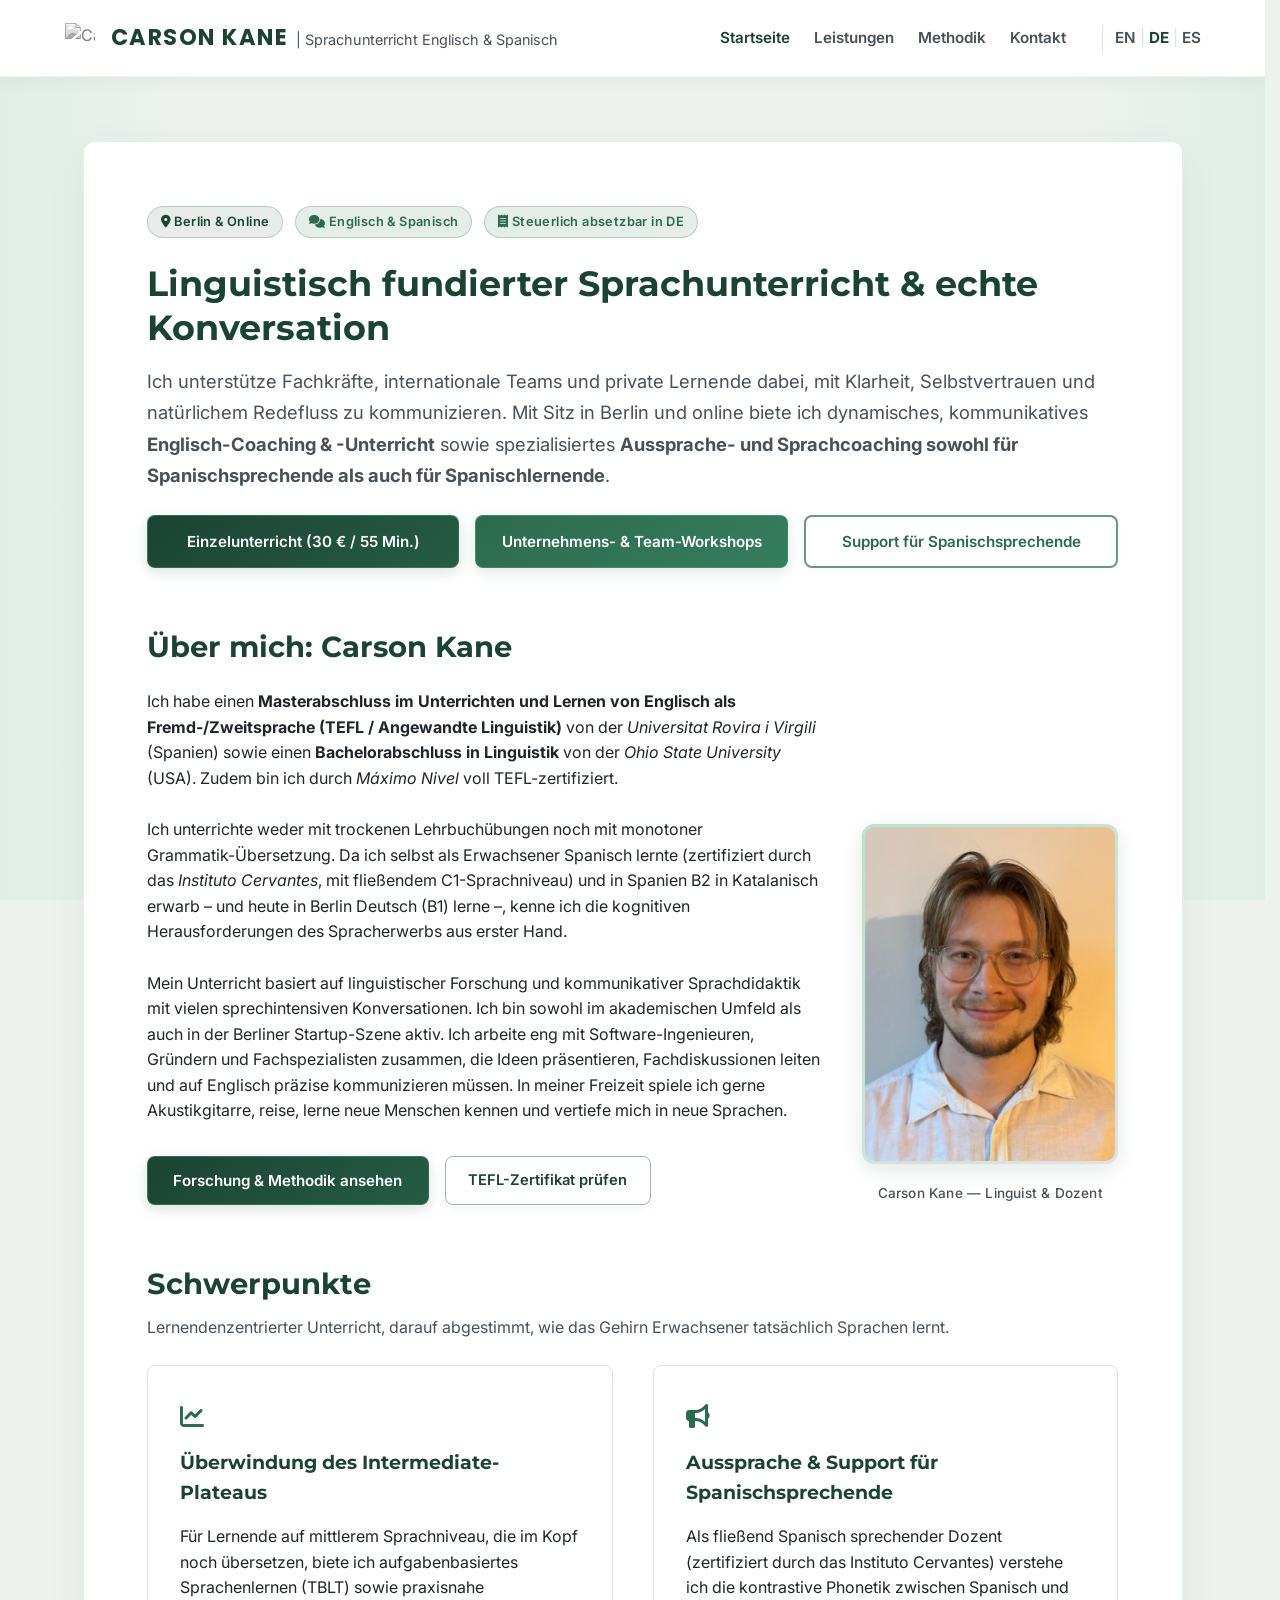
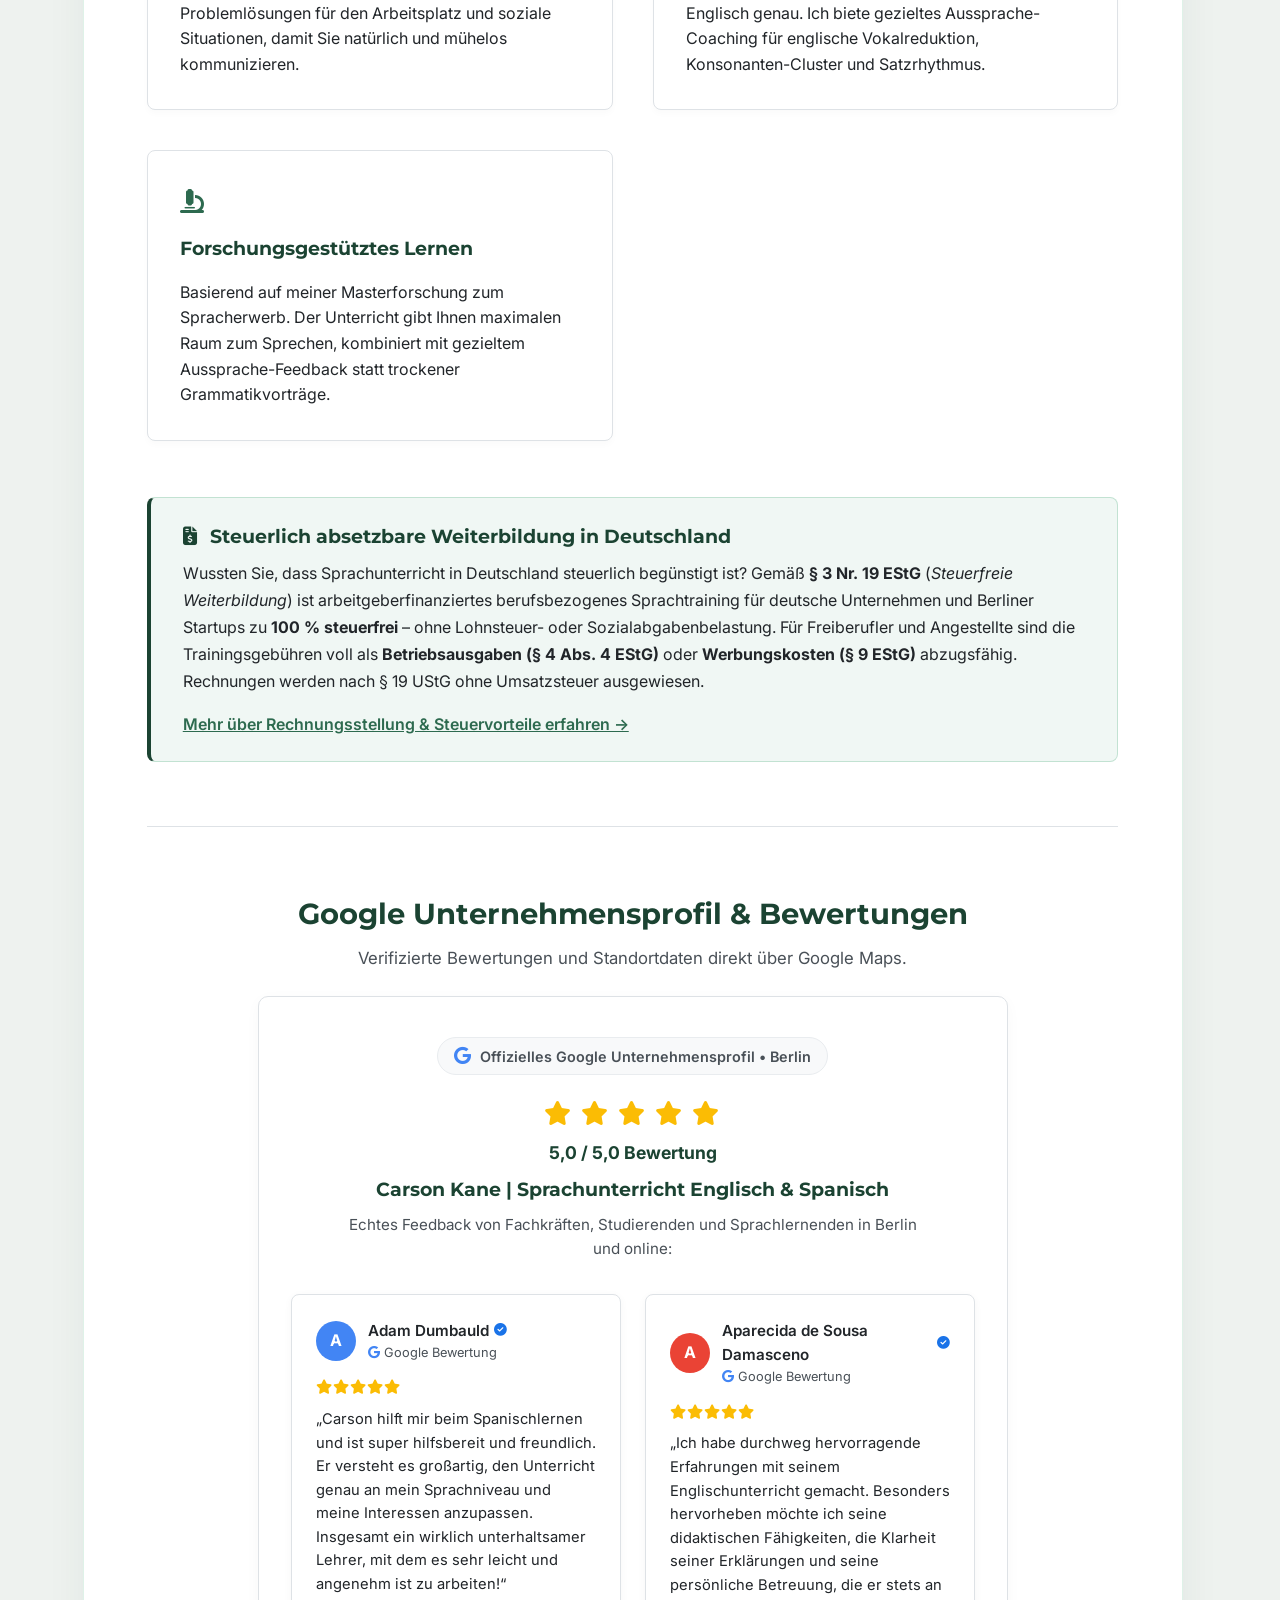
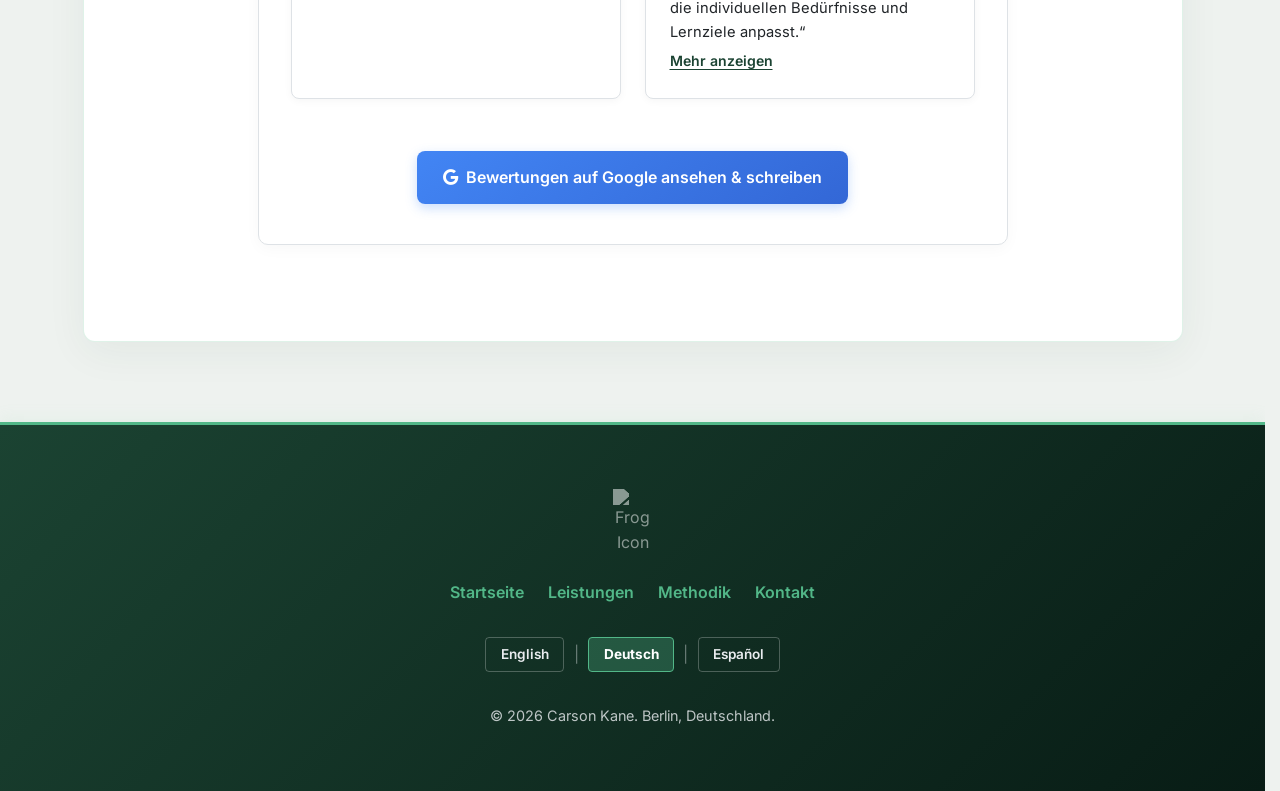
==== commit c3cc5614: "Refine German translations: natural phrasing, idiomatic terminology, and grammatical precision" ====
--- a/de/index.html
+++ b/de/index.html
@@ -20,7 +20,7 @@
                 <span class="badge badge-secondary"><i class="fas fa-receipt"></i> Steuerlich absetzbar in DE</span>
             </div>
             
-            <h1 style="font-size: 2.2rem; line-height: 1.25; margin-bottom: 1rem;">Sprachunterricht fundiert auf Linguistik & echter Konversation</h1>
+            <h1 style="font-size: 2.2rem; line-height: 1.25; margin-bottom: 1rem;">Linguistisch fundierter Sprachunterricht & echte Konversation</h1>
             <p style="font-size: 1.15rem; color: var(--text-muted); line-height: 1.7; margin-bottom: 1.5rem;">
                 Ich unterstütze Fachkräfte, internationale Teams und private Lernende dabei, mit Klarheit, Selbstvertrauen und natürlichem Redefluss zu kommunizieren. Mit Sitz in Berlin und online biete ich dynamisches, kommunikatives <strong>Englisch-Coaching & -Unterricht</strong> sowie spezialisiertes <strong>Aussprache- und Sprachcoaching sowohl für Spanischsprechende als auch für Spanischlernende</strong>.
             </p>
@@ -41,11 +41,11 @@
                 </p>
                 <br>
                 <p>
-                    Ich unterrichte weder mit quälend langweiligen Lehrbuchübungen noch mit monotoner Grammatik-Übersetzung. Da ich selbst als Erwachsener Spanisch lernte (zertifiziert durch das <em>Instituto Cervantes</em>, mit fließendem C1-Sprachniveau) und in Spanien B2 in Katalanisch erwarb – und heute in Berlin Deutsch (B1) lerne –, kenne ich die kognitiven Herausforderungen des Spracherwerbs aus erster Hand.
+                    Ich unterrichte weder mit trockenen Lehrbuchübungen noch mit monotoner Grammatik-Übersetzung. Da ich selbst als Erwachsener Spanisch lernte (zertifiziert durch das <em>Instituto Cervantes</em>, mit fließendem C1-Sprachniveau) und in Spanien B2 in Katalanisch erwarb – und heute in Berlin Deutsch (B1) lerne –, kenne ich die kognitiven Herausforderungen des Spracherwerbs aus erster Hand.
                 </p>
                 <br>
                 <p>
-                    Mein Unterricht basiert auf Forschung in der Linguistik und dem kommunikativen Sprachunterricht mit vielen sprechintensiven Konversationen. Ich bin sowohl in der akademischen Welt als auch in vielen Berliner Startup-Unternehmen aktiv. Ich arbeite eng mit IT-Fachkräften, Gründern und verschiedenen Spezialisten zusammen, die Ideen präsentieren, Diskussionen führen und auf Englisch präzise kommunizieren müssen. In meiner Freizeit spiele ich gerne Akustikgitarre, reise, lerne neue Menschen kennen und vertiefe mich in neue Sprachen.
+                    Mein Unterricht basiert auf linguistischer Forschung und kommunikativer Sprachdidaktik mit vielen sprechintensiven Konversationen. Ich bin sowohl im akademischen Umfeld als auch in der Berliner Startup-Szene aktiv. Ich arbeite eng mit Software-Ingenieuren, Gründern und Fachspezialisten zusammen, die Ideen präsentieren, Fachdiskussionen leiten und auf Englisch präzise kommunizieren müssen. In meiner Freizeit spiele ich gerne Akustikgitarre, reise, lerne neue Menschen kennen und vertiefe mich in neue Sprachen.
                 </p>
                 
                 <div style="margin-top: 2rem; display: flex; gap: 1rem; flex-wrap: wrap;">
@@ -88,7 +88,7 @@
                     <i class="fas fa-microscope"></i>
                 </div>
                 <h3>Forschungsgestütztes Lernen</h3>
-                <p>Basierend auf meiner Masterforschung zum Spracherwerb. Der Unterricht gibt Ihnen maximalen Raum zum Sprechen, kombiniert mit gezieltem Aussprache-Feedback statt trockenen Grammatikvorträgen.</p>
+                <p>Basierend auf meiner Masterforschung zum Spracherwerb. Der Unterricht gibt Ihnen maximalen Raum zum Sprechen, kombiniert mit gezieltem Aussprache-Feedback statt trockener Grammatikvorträge.</p>
             </div>
         </div>
 
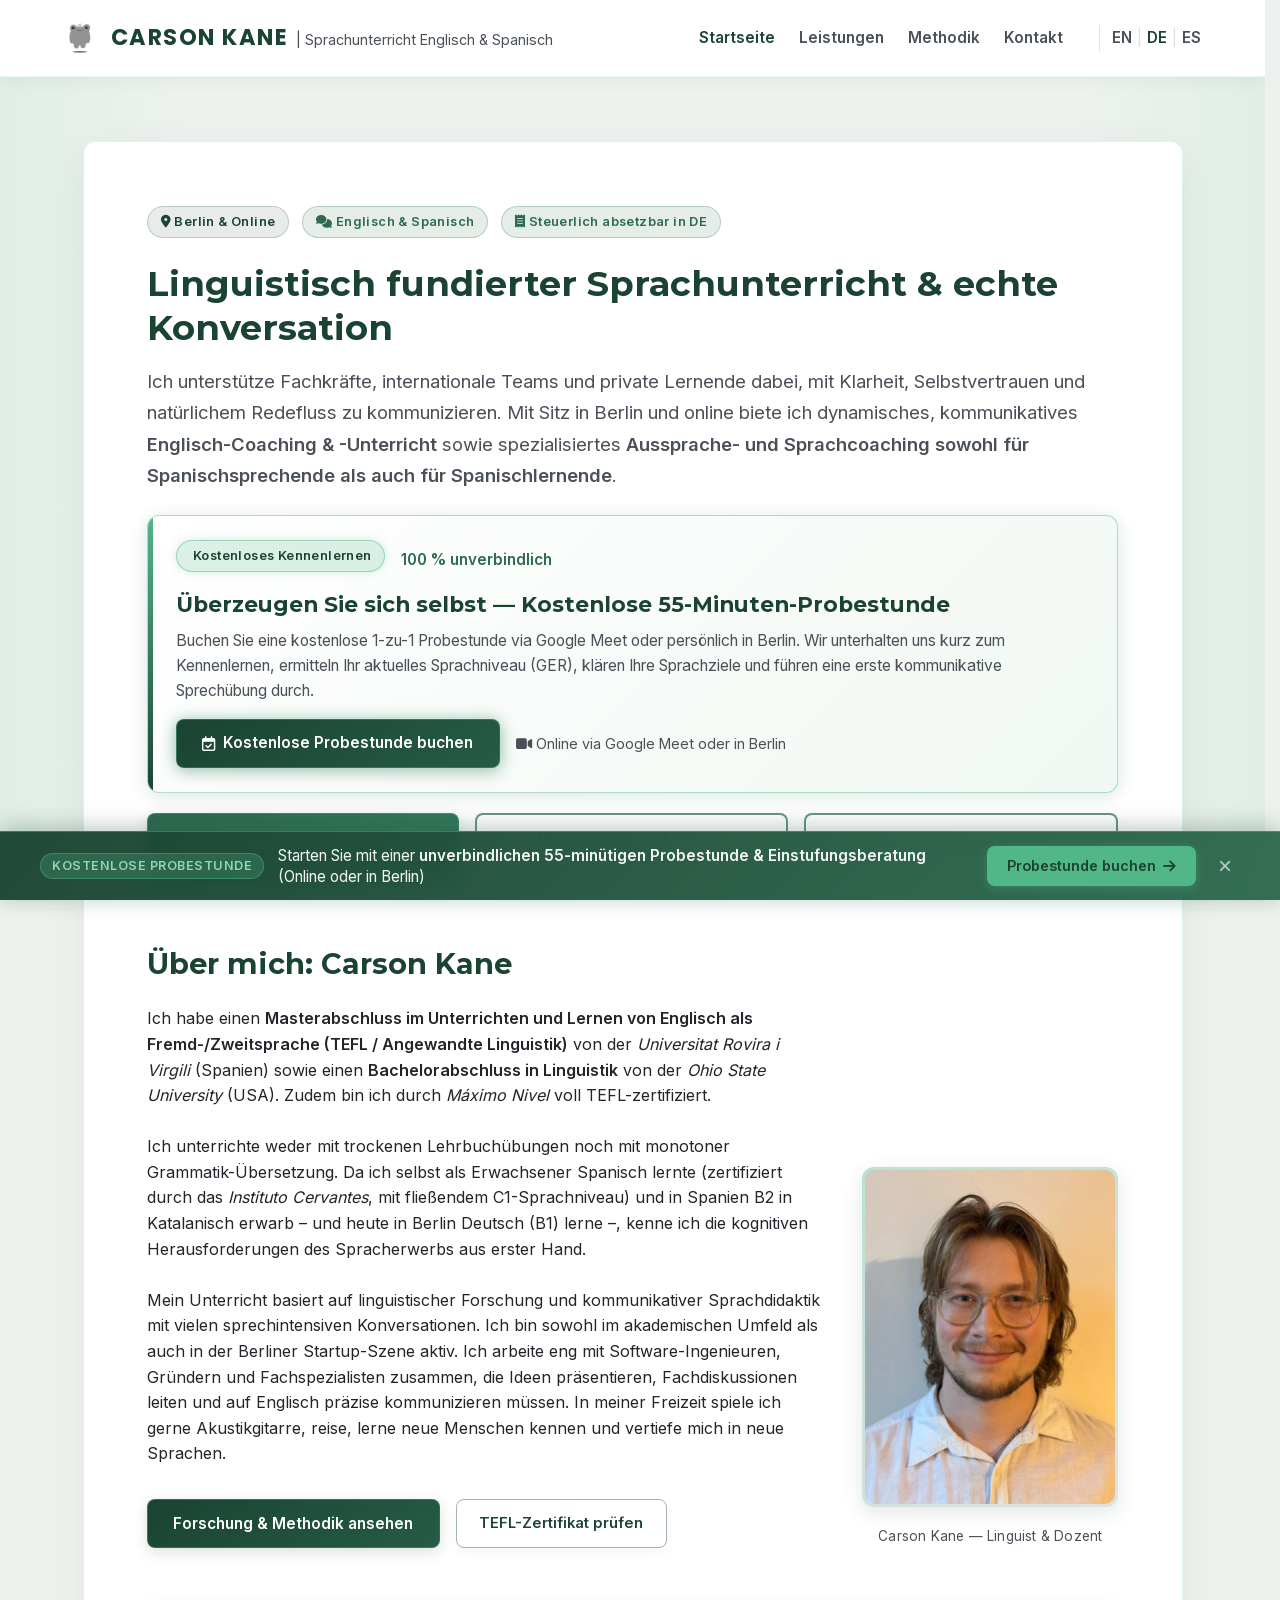
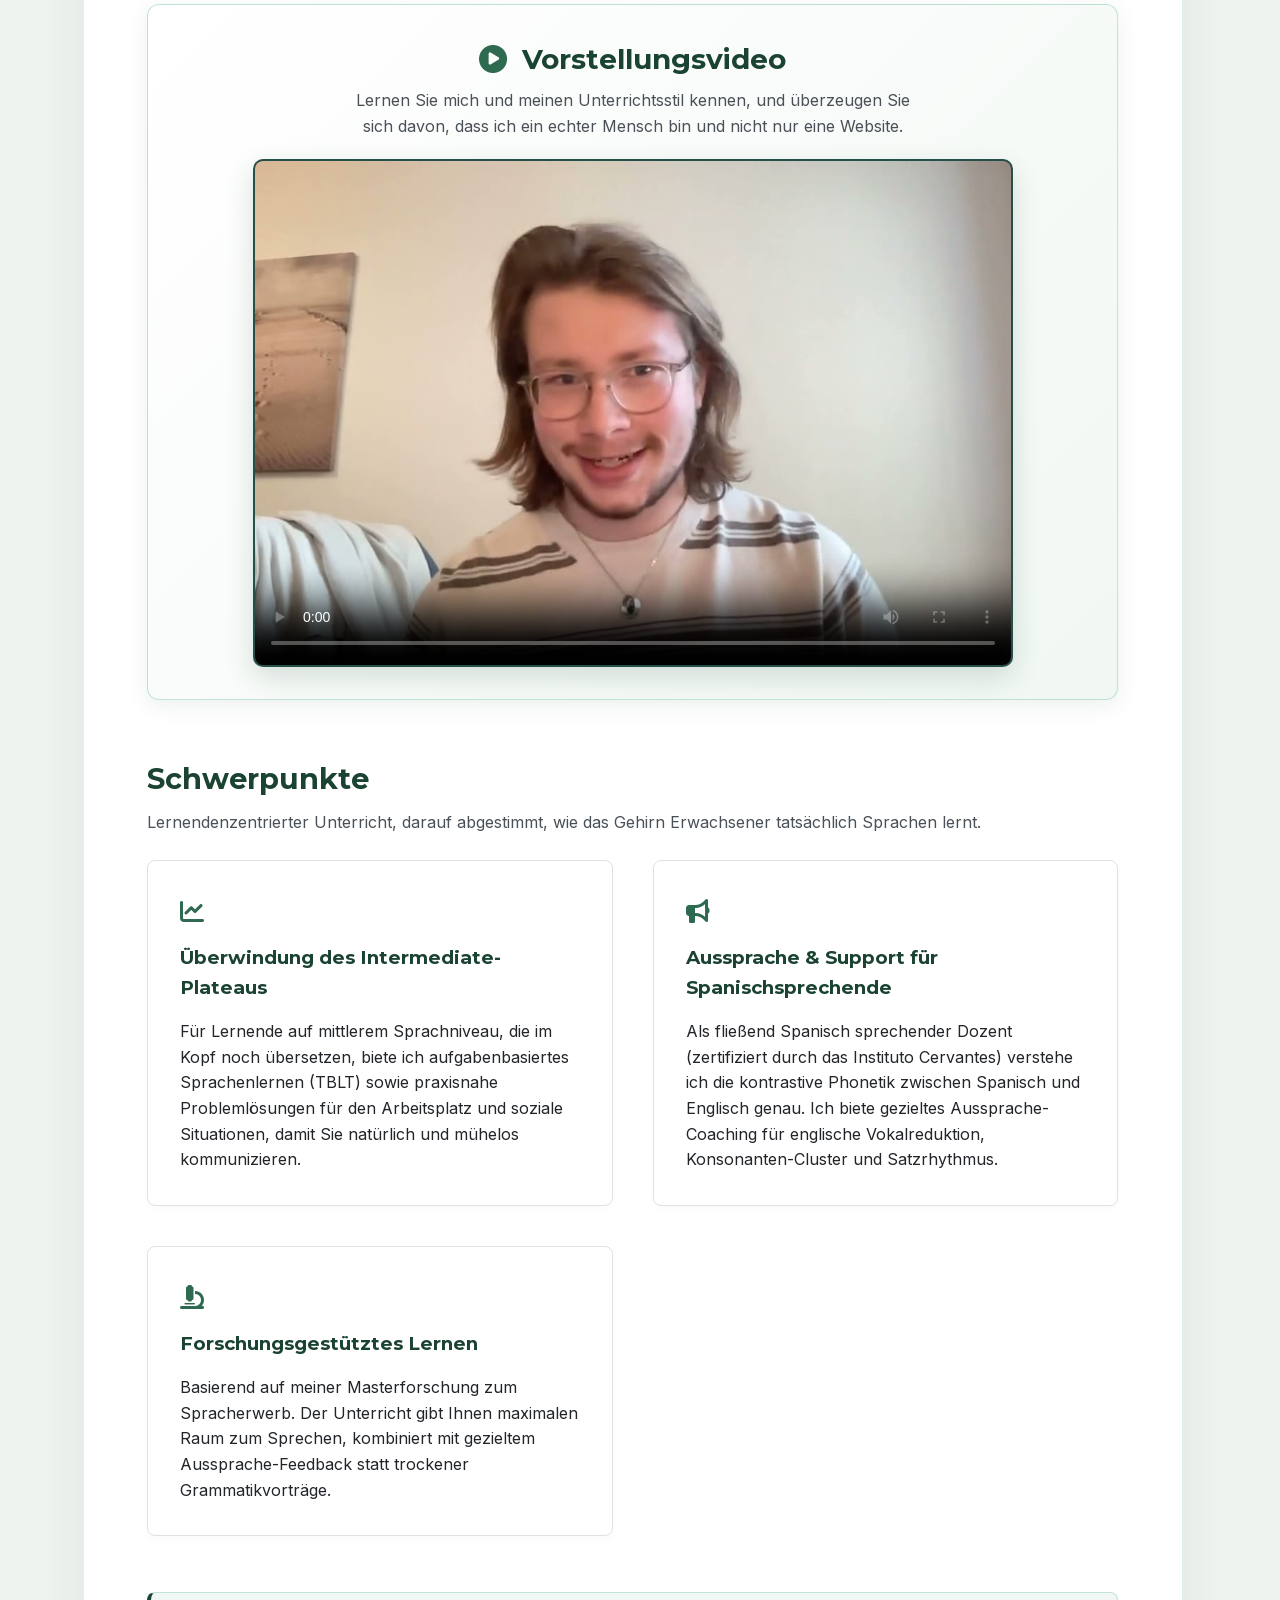
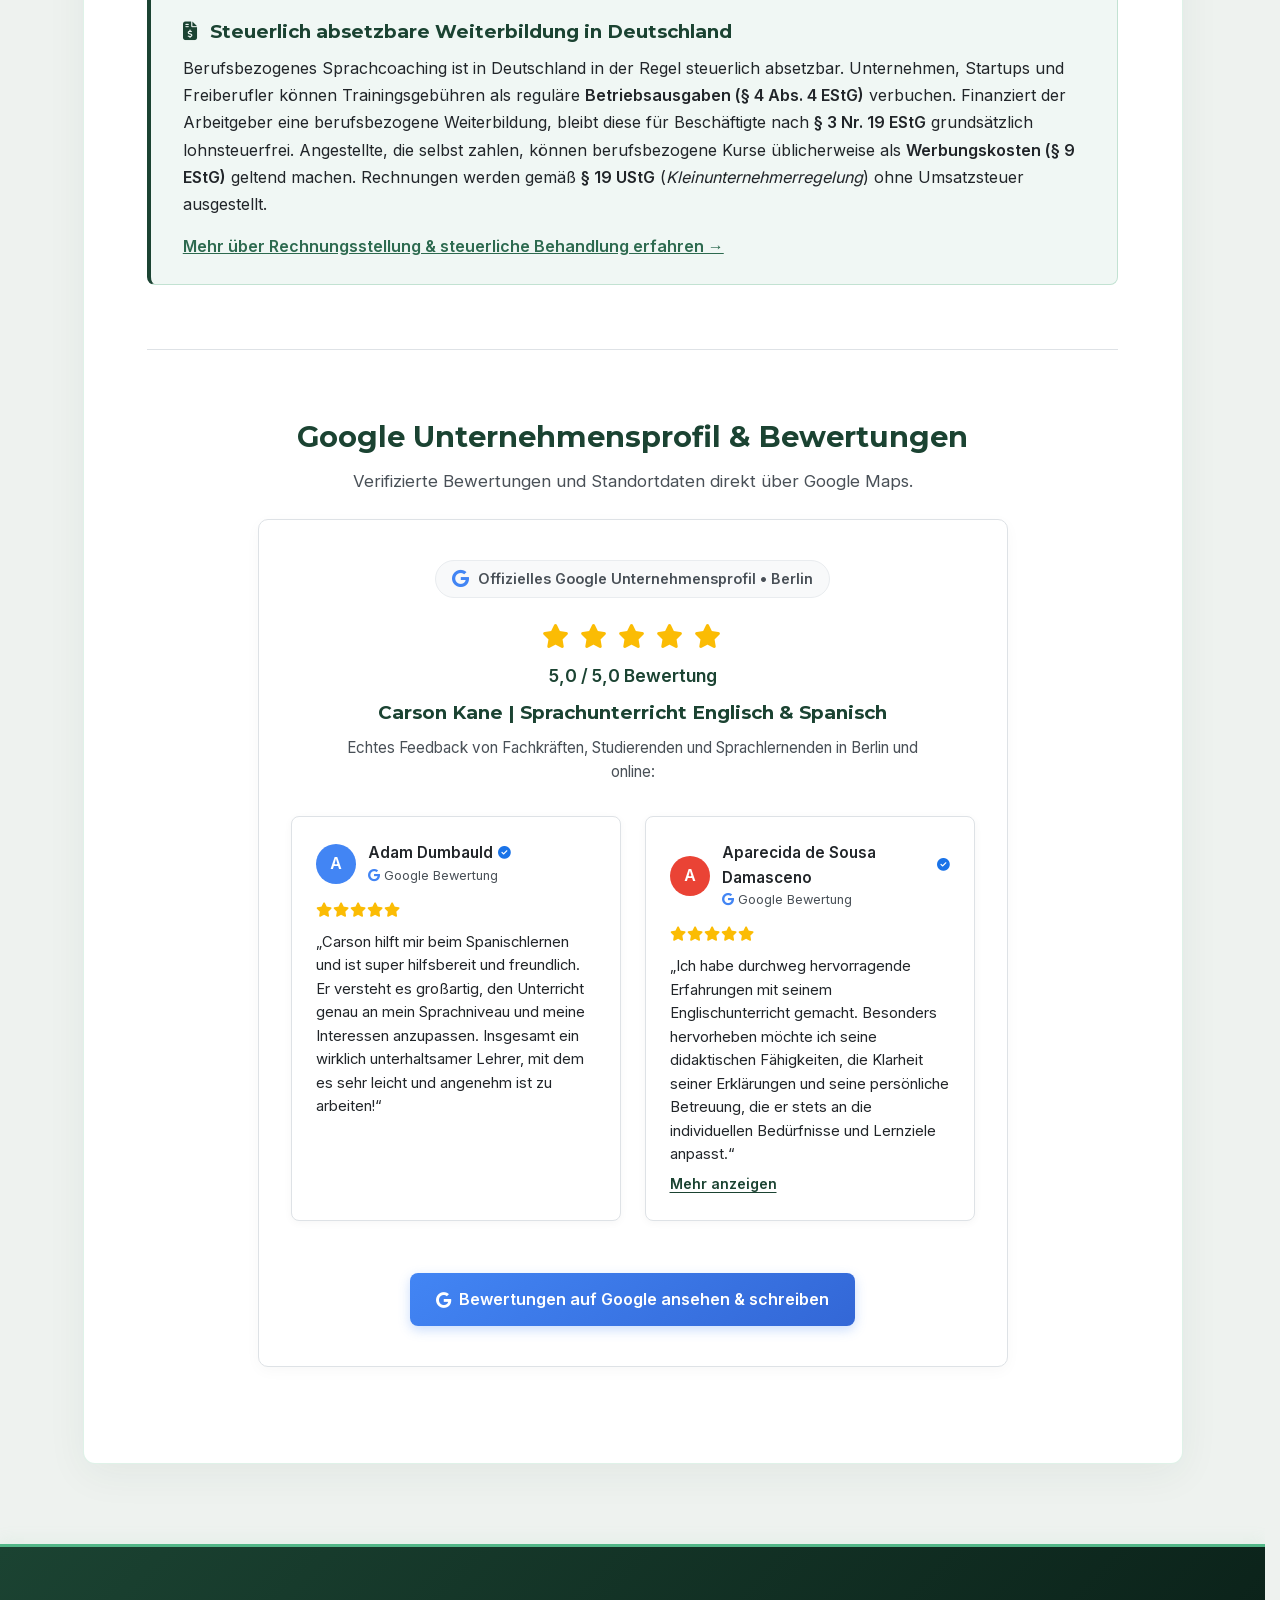
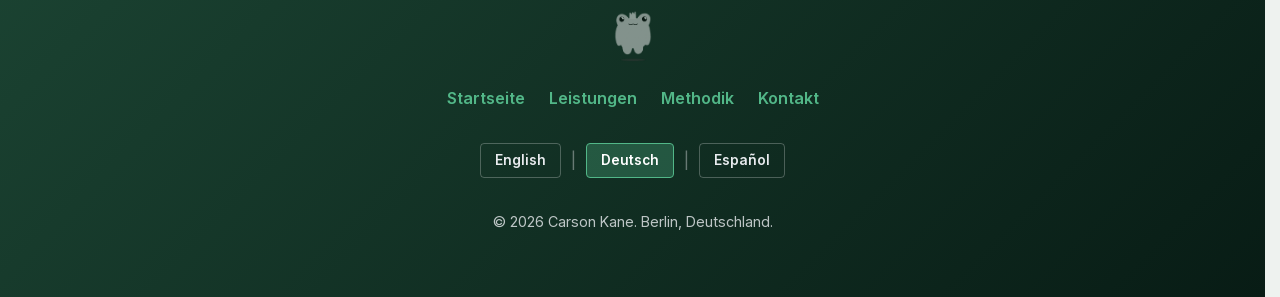
==== commit 7d1bf988: "Clean release: trilingual site with self-hosted fonts, stripped metadata, and robots.txt" ====
--- a/de/index.html
+++ b/de/index.html
@@ -3,9 +3,9 @@
 <head>
     <meta charset="UTF-8">
     <meta name="viewport" content="width=device-width, initial-scale=1.0">
-    <title>Carson Kane | Sprachdozent & Angewandter Linguist Berlin</title>
+    <title>Carson Kane | Sprachdozent für Englisch & Spanisch Berlin</title>
     <link rel="stylesheet" href="../style.css">
-    <link rel="stylesheet" href="https://cdnjs.cloudflare.com/ajax/libs/font-awesome/6.5.1/css/all.min.css">
+    <link rel="stylesheet" href="../assets/vendor/fontawesome/css/all.min.css">
     <link rel="icon" type="image/png" href="../assets/img/favicon-square.png">
 </head>
 <body>
@@ -24,10 +24,32 @@
             <p style="font-size: 1.15rem; color: var(--text-muted); line-height: 1.7; margin-bottom: 1.5rem;">
                 Ich unterstütze Fachkräfte, internationale Teams und private Lernende dabei, mit Klarheit, Selbstvertrauen und natürlichem Redefluss zu kommunizieren. Mit Sitz in Berlin und online biete ich dynamisches, kommunikatives <strong>Englisch-Coaching & -Unterricht</strong> sowie spezialisiertes <strong>Aussprache- und Sprachcoaching sowohl für Spanischsprechende als auch für Spanischlernende</strong>.
             </p>
+
+            <!-- Prominenter Probestunden-Callout -->
+            <div class="trial-promo-card">
+                <div style="display: flex; align-items: center; gap: 0.5rem; margin-bottom: 0.4rem;">
+                    <span class="badge badge-glow"><i class="fas fa-sparkles"></i> Kostenloses Kennenlernen</span>
+                    <span style="color: var(--accent-secondary); font-weight: 600; font-size: 0.95rem;">100 % unverbindlich</span>
+                </div>
+                <h3 style="margin-bottom: 0.4rem; font-size: 1.35rem; color: var(--accent-primary);">
+                    Überzeugen Sie sich selbst — Kostenlose 55-Minuten-Probestunde
+                </h3>
+                <p style="color: var(--text-muted); font-size: 0.98rem; line-height: 1.6; margin-bottom: 1rem;">
+                    Buchen Sie eine kostenlose 1-zu-1 Probestunde via Google Meet oder persönlich in Berlin. Wir unterhalten uns kurz zum Kennenlernen, ermitteln Ihr aktuelles Sprachniveau (GER), klären Ihre Sprachziele und führen eine erste kommunikative Sprechübung durch.
+                </p>
+                <div style="display: flex; gap: 1rem; align-items: center; flex-wrap: wrap;">
+                    <a href="https://calendar.app.google/87SaLKU5ZY3NesAx8" target="_blank" rel="noopener noreferrer" class="btn btn-primary btn-glow">
+                        <i class="far fa-calendar-check"></i> Kostenlose Probestunde buchen
+                    </a>
+                    <span style="color: var(--text-muted); font-size: 0.9rem;">
+                        <i class="fas fa-video"></i> Online via Google Meet oder in Berlin
+                    </span>
+                </div>
+            </div>
         
             <div style="display: flex; gap: 1rem; flex-wrap: wrap; width: 100%;">
-                <a href="hire.html#private-tutoring" class="btn btn-primary btn-hero">Einzelunterricht (30 € / 55 Min.)</a>
-                <a href="hire.html#corporate-services" class="btn btn-secondary btn-hero">Unternehmens- & Team-Workshops</a>
+                <a href="hire.html#private-tutoring" class="btn btn-secondary btn-hero">Einzelunterricht (30 € / 55 Min.)</a>
+                <a href="hire.html#corporate-services" class="btn btn-outline btn-hero">Unternehmens- & Team-Workshops</a>
                 <a href="hire.html#spanish-support" class="btn btn-outline btn-hero">Support für Spanischsprechende</a>
             </div>
         </section>
@@ -59,6 +81,22 @@
                     <img src="../assets/img/carson.jpg" alt="Carson Kane" class="teacher-photo">
                 </div>
                 <p class="teacher-caption">Carson Kane — Linguist & Dozent</p>
+            </div>
+        </section>
+
+        <!-- Intro-Video -->
+        <section class="intro-video-section">
+            <h2 style="font-size: 1.75rem; margin-bottom: 0.4rem; color: var(--accent-primary);">
+                <i class="fas fa-play-circle" style="color: var(--accent-secondary); margin-right: 0.4rem;"></i> Vorstellungsvideo
+            </h2>
+            <p style="color: var(--text-muted); font-size: 1rem; max-width: 580px; margin: 0 auto;">
+                Lernen Sie mich und meinen Unterrichtsstil kennen, und überzeugen Sie sich davon, dass ich ein echter Mensch bin und nicht nur eine Website.
+            </p>
+            <div class="intro-video-wrapper">
+                <video class="intro-video-player" controls controlsList="nodownload" oncontextmenu="return false;" playsinline preload="metadata" poster="../assets/img/trial_video_poster.jpg">
+                    <source src="../assets/video/trial_video.mp4" type="video/mp4">
+                    Ihr Browser unterstützt kein HTML5-Video.
+                </video>
             </div>
         </section>
 
@@ -96,11 +134,10 @@
         <div class="tax-box">
             <h3 style="color: var(--accent-primary);"><i class="fas fa-file-invoice-dollar" style="margin-right: 0.5rem;"></i> Steuerlich absetzbare Weiterbildung in Deutschland</h3>
             <p style="color: var(--text-main); line-height: 1.7;">
-                Wussten Sie, dass Sprachunterricht in Deutschland steuerlich begünstigt ist? 
-                Gemäß <strong>§ 3 Nr. 19 EStG</strong> (<em>Steuerfreie Weiterbildung</em>) ist arbeitgeberfinanziertes berufsbezogenes Sprachtraining für deutsche Unternehmen und Berliner Startups zu <strong>100 % steuerfrei</strong> – ohne Lohnsteuer- oder Sozialabgabenbelastung. Für Freiberufler und Angestellte sind die Trainingsgebühren voll als <strong>Betriebsausgaben (§ 4 Abs. 4 EStG)</strong> oder <strong>Werbungskosten (§ 9 EStG)</strong> abzugsfähig. Rechnungen werden nach § 19 UStG ohne Umsatzsteuer ausgewiesen.
+                Berufsbezogenes Sprachcoaching ist in Deutschland in der Regel steuerlich absetzbar. Unternehmen, Startups und Freiberufler können Trainingsgebühren als reguläre <strong>Betriebsausgaben (§ 4 Abs. 4 EStG)</strong> verbuchen. Finanziert der Arbeitgeber eine berufsbezogene Weiterbildung, bleibt diese für Beschäftigte nach <strong>§ 3 Nr. 19 EStG</strong> grundsätzlich lohnsteuerfrei. Angestellte, die selbst zahlen, können berufsbezogene Kurse üblicherweise als <strong>Werbungskosten (§ 9 EStG)</strong> geltend machen. Rechnungen werden gemäß <strong>§ 19 UStG</strong> (<em>Kleinunternehmerregelung</em>) ohne Umsatzsteuer ausgestellt.
             </p>
             <div style="margin-top: 1rem;">
-                <a href="hire.html#tax-advantages" style="color: var(--accent-secondary); font-weight: 600; text-decoration: underline;">Mehr über Rechnungsstellung & Steuervorteile erfahren &rarr;</a>
+                <a href="hire.html#tax-advantages" style="color: var(--accent-secondary); font-weight: 600; text-decoration: underline;">Mehr über Rechnungsstellung & steuerliche Behandlung erfahren &rarr;</a>
             </div>
         </div>
 
--- a/style.css
+++ b/style.css
@@ -1,8 +1,7 @@
 /* =========================================
    Global Variables & Typography
    ========================================= */
-@import url('https://fonts.googleapis.com/css2?family=Inter:wght@300;400;600&family=Montserrat:wght@500;700&display=swap');
-@import url('https://fonts.googleapis.com/css2?family=Inter:wght@300;400;600&family=Montserrat:wght@500;700&family=Poppins:wght@600;700&display=swap');
+@import url('assets/fonts/fonts.css');
 
 :root {
     --bg-canvas: #f8f9fa;
@@ -786,4 +785,207 @@
     }
 }
 
-
+/* =========================================
+   Fixed Bottom Promo Banner (Solarpunk)
+   ========================================= */
+.bottom-promo-bar {
+    position: fixed;
+    bottom: 0;
+    left: 0;
+    width: 100%;
+    background: linear-gradient(135deg, rgba(27, 67, 50, 0.97) 0%, rgba(45, 106, 79, 0.97) 100%);
+    backdrop-filter: blur(12px);
+    -webkit-backdrop-filter: blur(12px);
+    border-top: 1px solid rgba(82, 183, 136, 0.45);
+    box-shadow: 0 -4px 24px rgba(0, 0, 0, 0.18), 0 0 20px rgba(82, 183, 136, 0.2);
+    z-index: 9999;
+    padding: 0.8rem 1.5rem;
+    color: #ffffff;
+    transition: transform 0.35s cubic-bezier(0.16, 1, 0.3, 1), opacity 0.35s ease;
+}
+
+.bottom-promo-container {
+    max-width: 1200px;
+    margin: 0 auto;
+    display: flex;
+    align-items: center;
+    justify-content: space-between;
+    gap: 1.5rem;
+}
+
+.bottom-promo-text {
+    display: flex;
+    align-items: center;
+    gap: 0.85rem;
+    font-size: 0.95rem;
+    color: rgba(255, 255, 255, 0.95);
+    line-height: 1.4;
+}
+
+.promo-badge {
+    background: rgba(82, 183, 136, 0.25);
+    color: #95d5b2;
+    border: 1px solid rgba(82, 183, 136, 0.45);
+    padding: 0.22rem 0.7rem;
+    border-radius: 20px;
+    font-size: 0.78rem;
+    font-weight: 700;
+    text-transform: uppercase;
+    letter-spacing: 0.5px;
+    white-space: nowrap;
+    display: inline-flex;
+    align-items: center;
+    gap: 0.35rem;
+}
+
+.bottom-promo-actions {
+    display: flex;
+    align-items: center;
+    gap: 0.85rem;
+    flex-shrink: 0;
+}
+
+.btn-promo-cta {
+    background: #52b788;
+    color: #1b4332 !important;
+    font-weight: 700;
+    font-size: 0.9rem;
+    padding: 0.55rem 1.25rem;
+    border-radius: 8px;
+    text-decoration: none;
+    display: inline-flex;
+    align-items: center;
+    gap: 0.45rem;
+    box-shadow: 0 2px 10px rgba(82, 183, 136, 0.35);
+    transition: all 0.2s cubic-bezier(0.16, 1, 0.3, 1);
+    white-space: nowrap;
+}
+
+.btn-promo-cta:hover {
+    background: #74c69d;
+    transform: translateY(-2px);
+    box-shadow: 0 4px 16px rgba(82, 183, 136, 0.5);
+}
+
+.promo-close-btn {
+    background: none;
+    border: none;
+    color: rgba(255, 255, 255, 0.65);
+    font-size: 1.5rem;
+    line-height: 1;
+    cursor: pointer;
+    padding: 0.2rem 0.5rem;
+    border-radius: 4px;
+    transition: all 0.2s ease;
+}
+
+.promo-close-btn:hover {
+    color: #ffffff;
+    background: rgba(255, 255, 255, 0.1);
+}
+
+/* =========================================
+   Hero Trial Promo Card
+   ========================================= */
+.trial-promo-card {
+    background: linear-gradient(135deg, rgba(255, 255, 255, 0.95) 0%, rgba(240, 247, 242, 0.95) 100%);
+    border: 1.5px solid rgba(82, 183, 136, 0.45);
+    border-radius: 12px;
+    padding: 1.5rem 1.75rem;
+    margin: 1.5rem 0 1.25rem 0;
+    box-shadow: 0 6px 20px rgba(27, 67, 50, 0.08), 0 0 16px rgba(82, 183, 136, 0.12);
+    position: relative;
+    overflow: hidden;
+}
+
+.trial-promo-card::before {
+    content: "";
+    position: absolute;
+    top: 0;
+    left: 0;
+    width: 5px;
+    height: 100%;
+    background: linear-gradient(to bottom, var(--accent-glow), var(--accent-primary));
+}
+
+.badge-glow {
+    background: rgba(82, 183, 136, 0.2);
+    color: var(--accent-primary);
+    border: 1px solid rgba(82, 183, 136, 0.5);
+    box-shadow: 0 0 10px rgba(82, 183, 136, 0.25);
+    font-weight: 700;
+}
+
+.btn-glow {
+    box-shadow: 0 4px 16px rgba(27, 67, 50, 0.22), 0 0 16px rgba(82, 183, 136, 0.4) !important;
+}
+
+.btn-glow:hover {
+    box-shadow: 0 8px 24px rgba(27, 67, 50, 0.3), 0 0 22px rgba(82, 183, 136, 0.6) !important;
+}
+
+@media (max-width: 768px) {
+    .bottom-promo-bar {
+        padding: 0.75rem 1rem;
+    }
+    .bottom-promo-container {
+        flex-direction: column;
+        align-items: stretch;
+        gap: 0.65rem;
+        text-align: center;
+    }
+    .bottom-promo-text {
+        justify-content: center;
+        flex-wrap: wrap;
+        font-size: 0.88rem;
+    }
+    .bottom-promo-actions {
+        justify-content: center;
+    }
+    .btn-promo-cta {
+        flex: 1;
+        justify-content: center;
+    }
+    .trial-promo-card {
+        padding: 1.25rem;
+    }
+}
+
+/* =========================================
+   Intro Video Feature Card
+   ========================================= */
+.intro-video-section {
+    background: linear-gradient(135deg, rgba(255, 255, 255, 0.96) 0%, rgba(240, 247, 242, 0.96) 100%);
+    border: 1px solid rgba(82, 183, 136, 0.35);
+    border-radius: 12px;
+    padding: 2rem;
+    margin-bottom: 3.5rem;
+    box-shadow: 0 6px 22px rgba(27, 67, 50, 0.08);
+    text-align: center;
+}
+
+.intro-video-wrapper {
+    max-width: 760px;
+    margin: 1.25rem auto 0 auto;
+    border-radius: 10px;
+    overflow: hidden;
+    box-shadow: 0 10px 28px rgba(27, 67, 50, 0.16);
+    border: 2px solid rgba(82, 183, 136, 0.35);
+    background: #0f172a;
+}
+
+.intro-video-player {
+    width: 100%;
+    height: auto;
+    display: block;
+}
+
+@media (max-width: 768px) {
+    .intro-video-section {
+        padding: 1.35rem;
+    }
+}
+
+
+
+
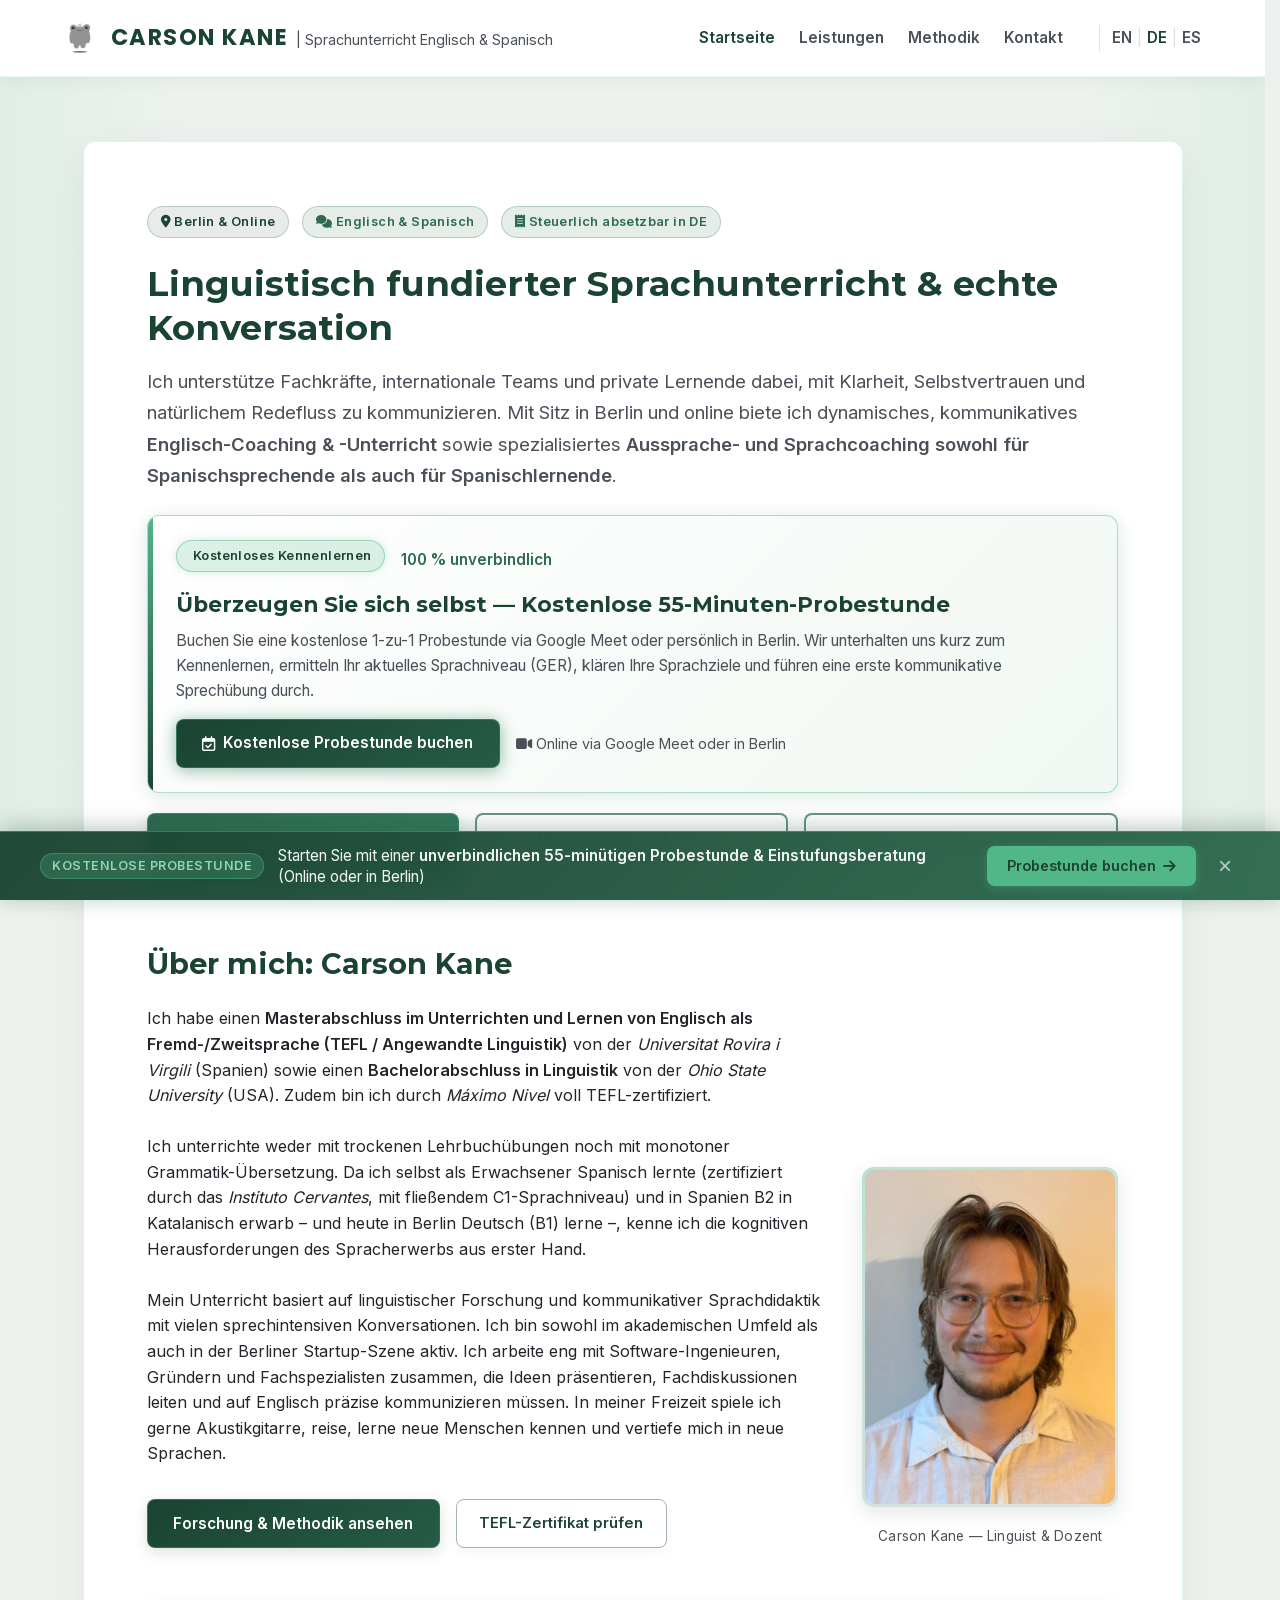
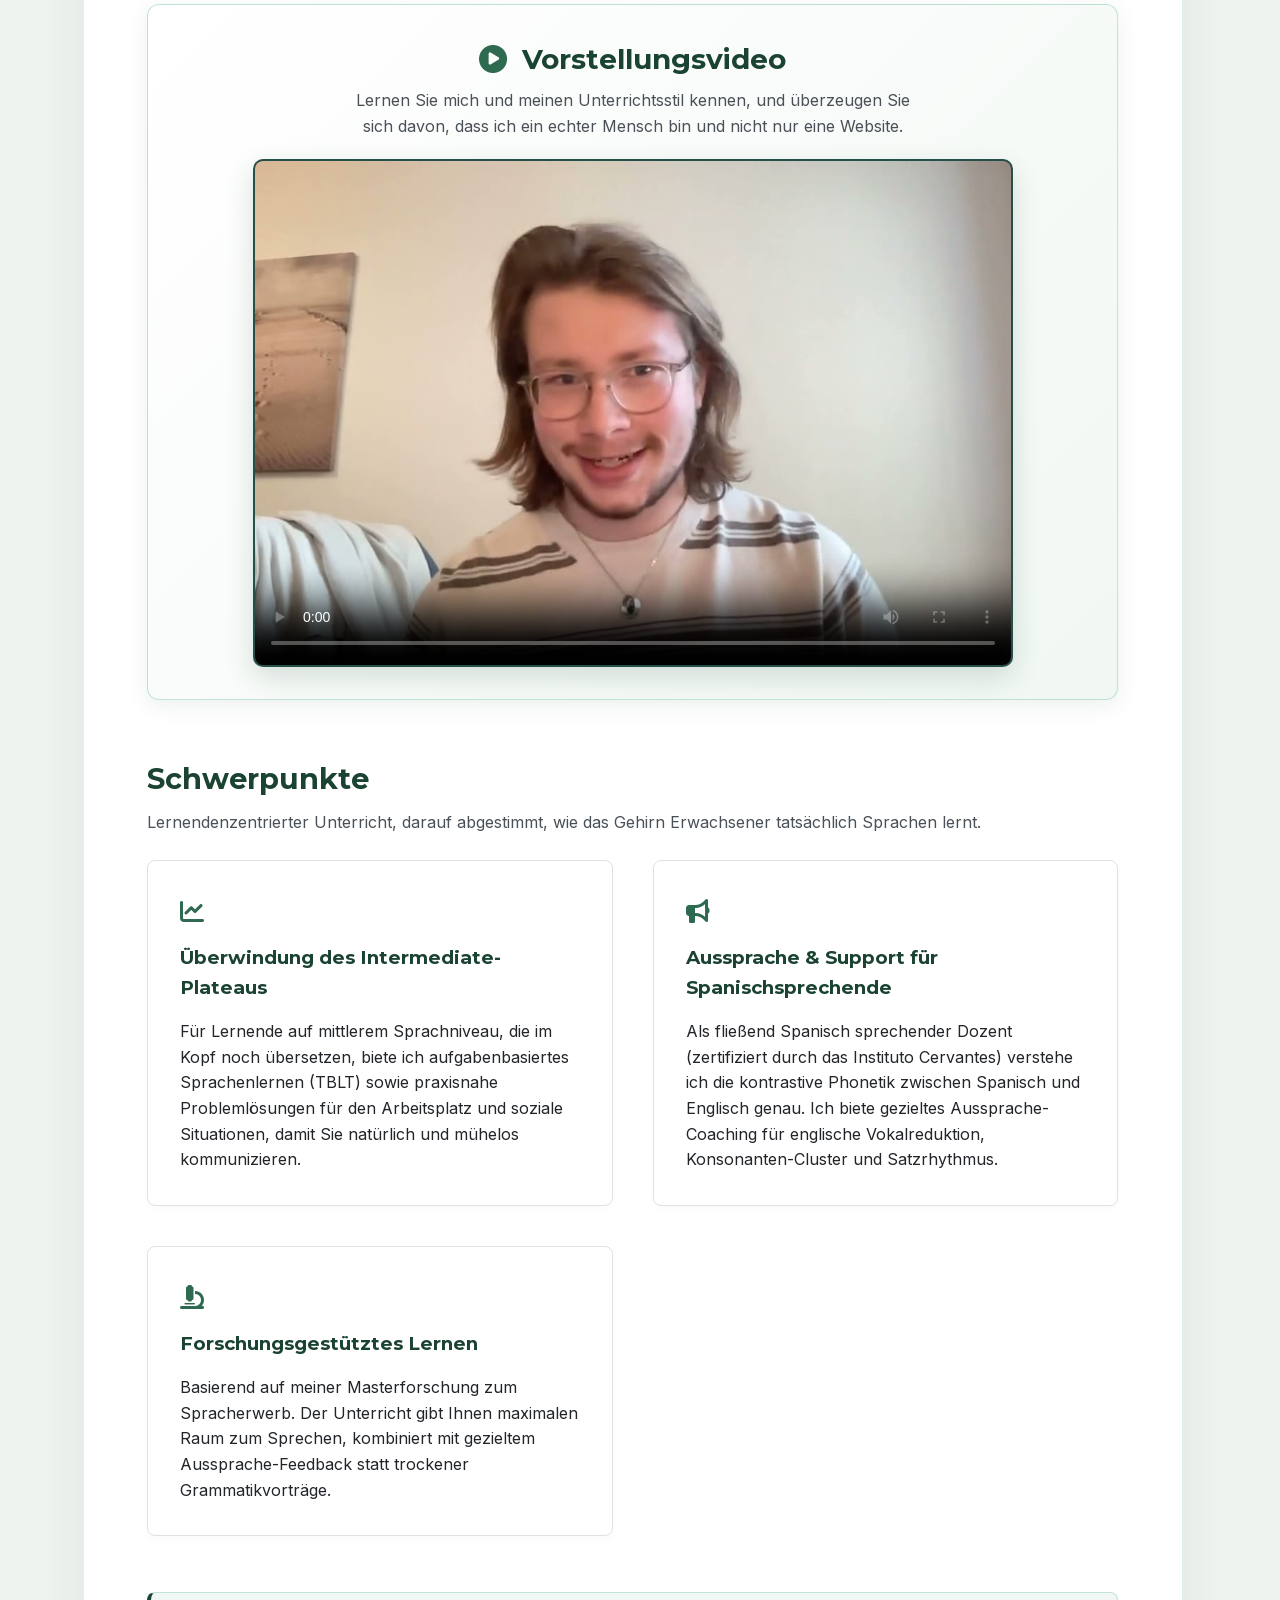
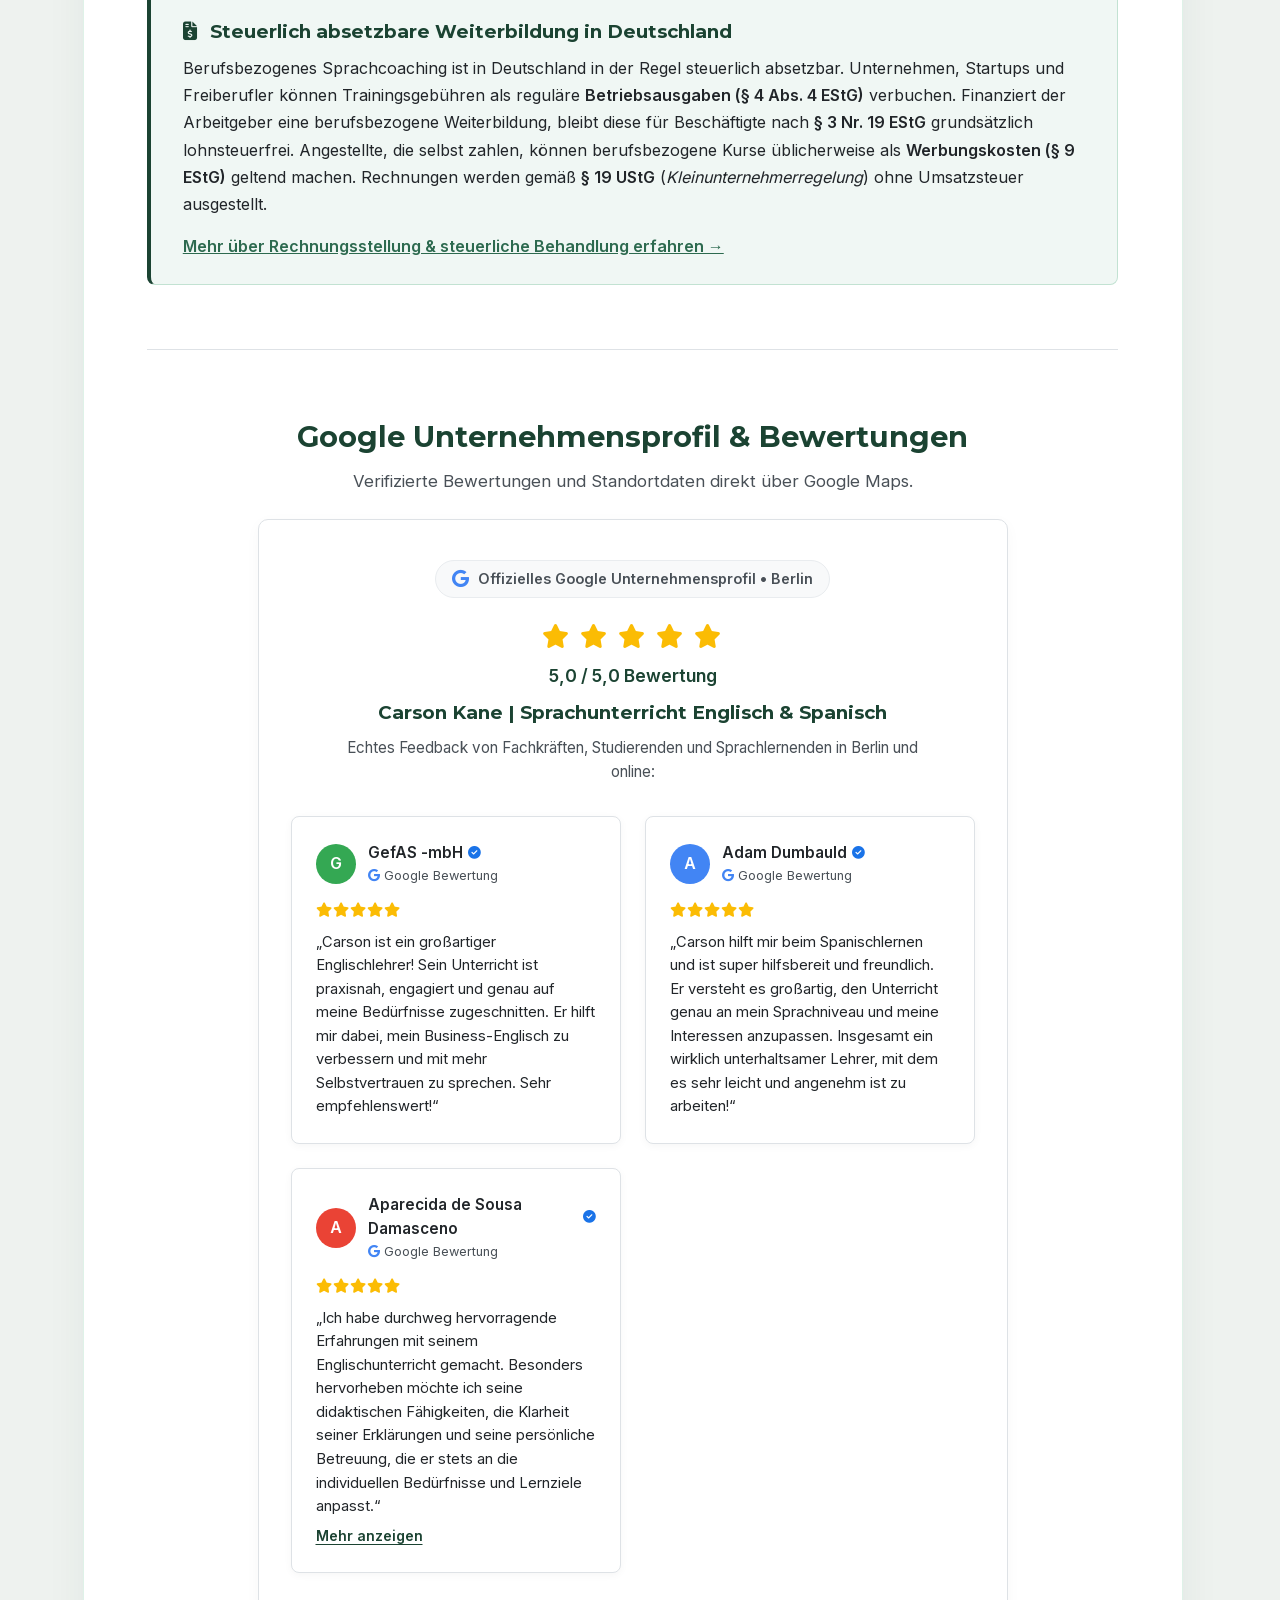
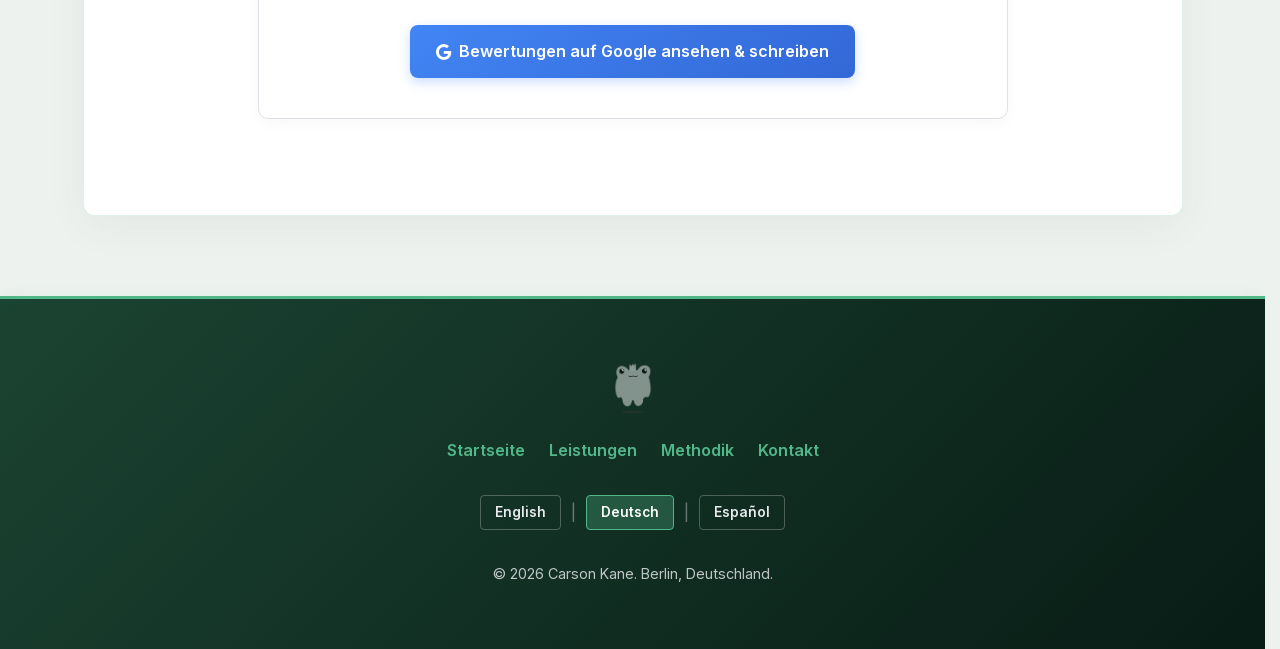
==== commit d8313133: "Add GefAS -mbH 5-star Google review to homepage (EN/DE/ES)" ====
--- a/de/index.html
+++ b/de/index.html
@@ -177,6 +177,24 @@
                     <div class="google-review-card">
                         <div>
                             <div class="google-review-user">
+                                <div class="google-avatar" style="background: #34A853;">G</div>
+                                <div class="google-user-info">
+                                    <div class="google-user-name">GefAS -mbH <i class="fas fa-check-circle google-verified-icon" title="Verifizierte Google-Bewertung"></i></div>
+                                    <div class="google-review-date"><i class="fab fa-google" style="color: #4285F4;"></i> Google Bewertung</div>
+                                </div>
+                            </div>
+                            <div class="google-review-stars">
+                                <i class="fas fa-star"></i><i class="fas fa-star"></i><i class="fas fa-star"></i><i class="fas fa-star"></i><i class="fas fa-star"></i>
+                            </div>
+                            <p class="google-review-text">
+                                „Carson ist ein großartiger Englischlehrer! Sein Unterricht ist praxisnah, engagiert und genau auf meine Bedürfnisse zugeschnitten. Er hilft mir dabei, mein Business-Englisch zu verbessern und mit mehr Selbstvertrauen zu sprechen. Sehr empfehlenswert!“
+                            </p>
+                        </div>
+                    </div>
+
+                    <div class="google-review-card">
+                        <div>
+                            <div class="google-review-user">
                                 <div class="google-avatar" style="background: #4285F4;">A</div>
                                 <div class="google-user-info">
                                     <div class="google-user-name">Adam Dumbauld <i class="fas fa-check-circle google-verified-icon" title="Verifizierte Google-Bewertung"></i></div>
